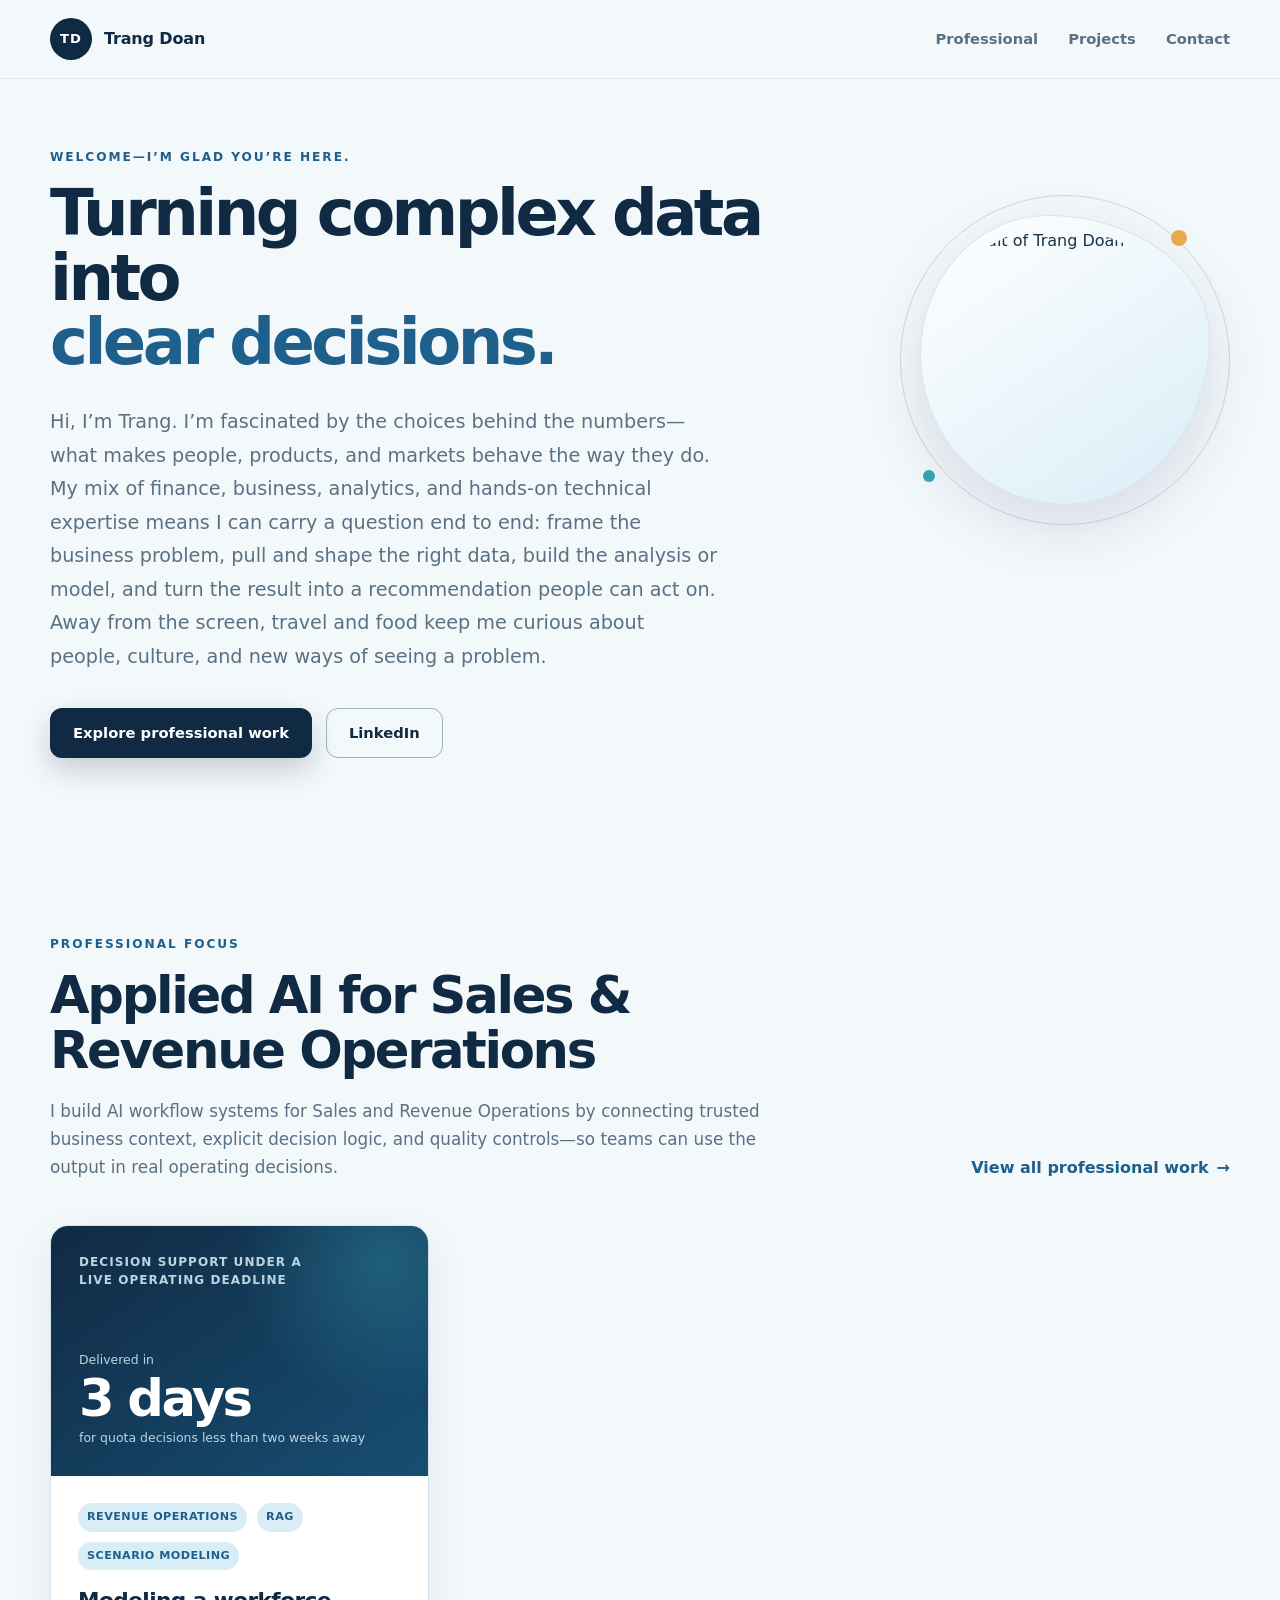
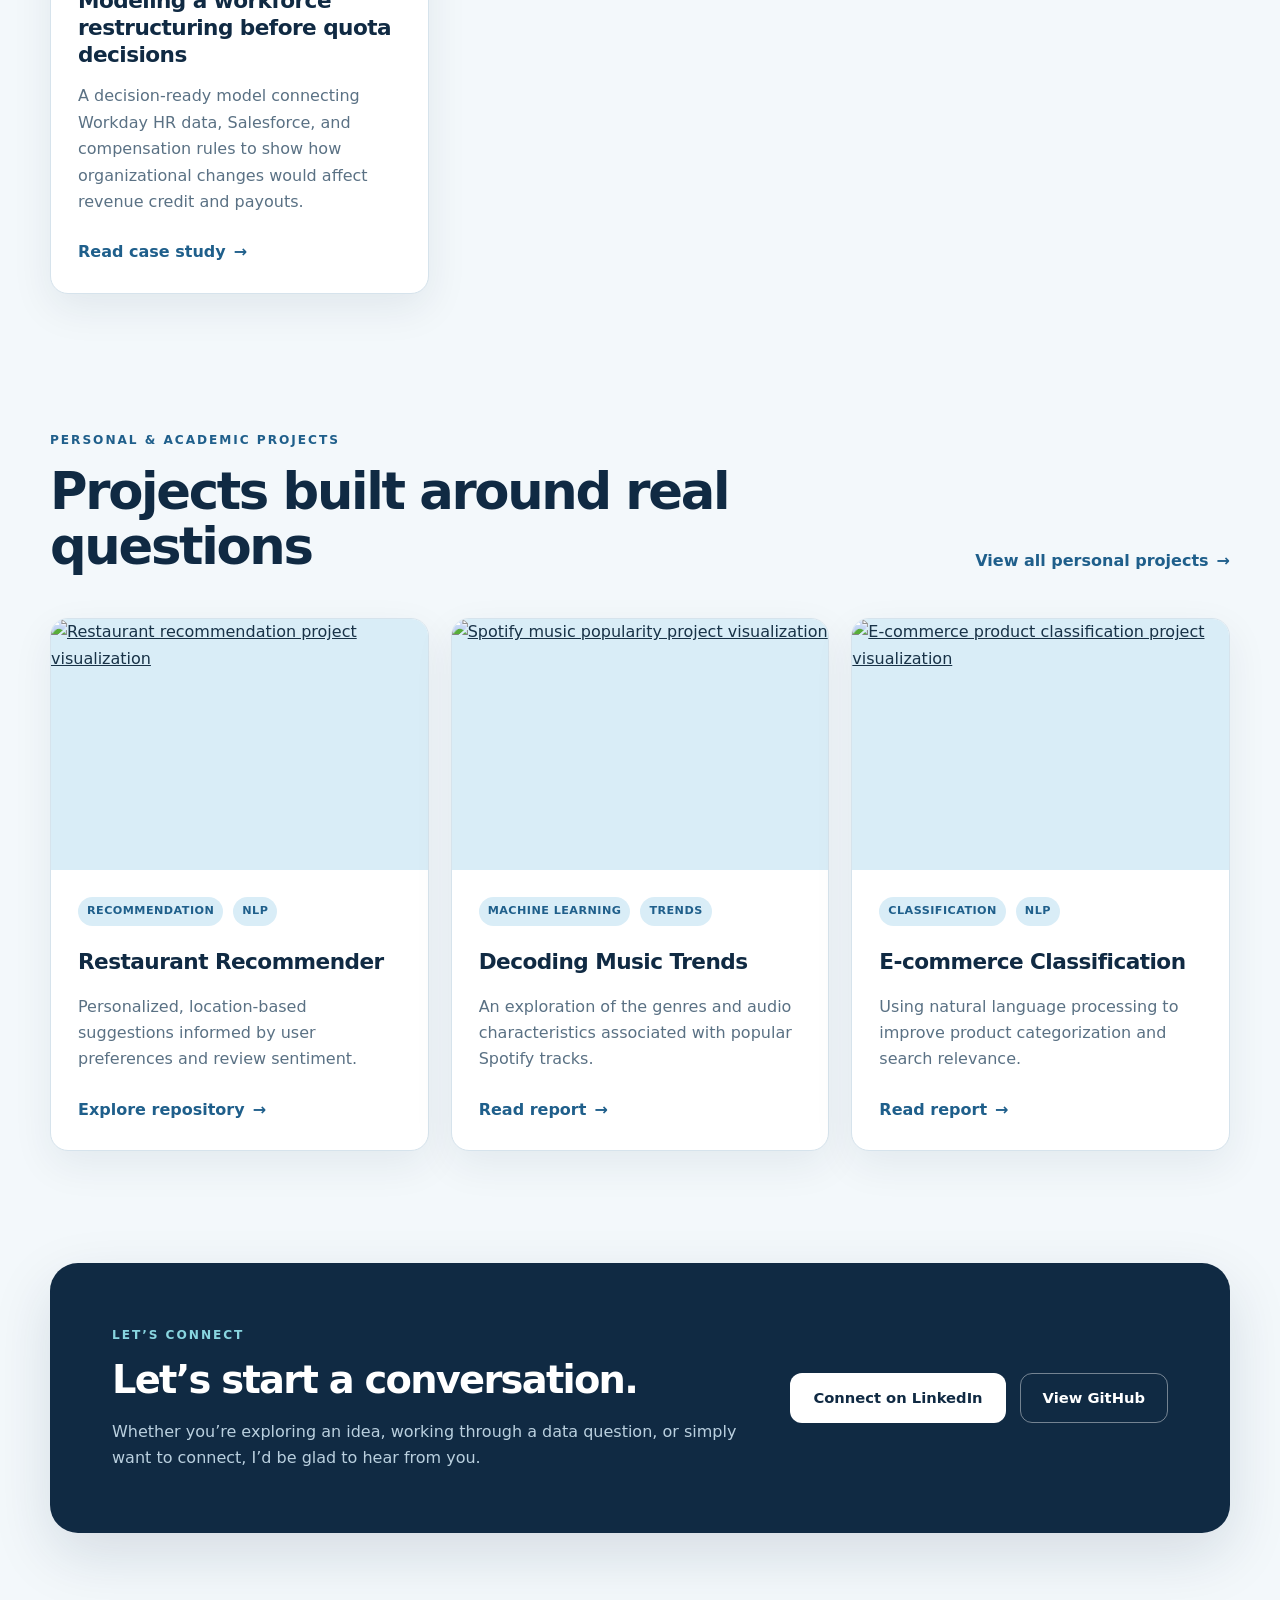
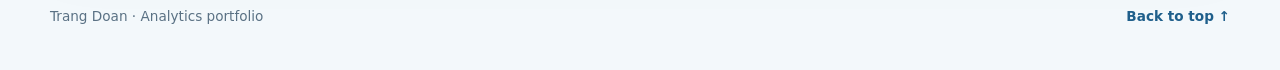
==== index.html @ 0a493525 "Add professional project grid to homepage" ====
<!DOCTYPE html>
<html lang="en">
	<head>
		<meta charset="utf-8" />
		<meta name="viewport" content="width=device-width, initial-scale=1" />
		<meta name="description" content="Trang Doan's analytics portfolio, featuring work in machine learning, NLP, business analytics, and data-driven decision-making." />
		<title>Trang Doan | Analytics Portfolio</title>
		<link rel="stylesheet" href="assets/css/home.css" />
	</head>
	<body id="top">
		<header class="site-header">
			<div class="nav-shell">
				<a class="brand" href="#top" aria-label="Trang Doan, back to top">
					<span class="brand-mark" aria-hidden="true">TD</span>
					<span class="brand-name">Trang Doan</span>
				</a>
				<nav aria-label="Primary navigation">
					<a href="professional_work.html">Professional</a>
					<a href="#work">Projects</a>
					<a href="#contact">Contact</a>
				</nav>
			</div>
		</header>

		<main>
			<section class="hero" aria-labelledby="hero-title">
				<div class="hero-copy">
					<p class="eyebrow">Welcome—I’m glad you’re here.</p>
					<h1 id="hero-title">Turning complex data into <span>clear decisions.</span></h1>
					<p class="hero-lede">
						Hi, I’m Trang. I’m fascinated by the choices behind the numbers—what
						makes people, products, and markets behave the way they do. My mix of finance,
						business, analytics, and hands-on technical expertise means I can carry a question
						end to end: frame the business problem, pull and shape the right data, build the
						analysis or model, and turn the result into a recommendation people can act on.
						Away from the screen, travel and food keep me curious about people, culture,
						and new ways of seeing a problem.
					</p>

					<div class="hero-actions">
						<a class="button button-primary" href="professional_work.html">Explore professional work</a>
						<a class="button button-secondary" href="https://www.linkedin.com/in/ngtra14/" target="_blank" rel="noopener noreferrer">LinkedIn</a>
					</div>
				</div>

				<div class="hero-visual" aria-label="Portrait of Trang Doan">
					<div class="portrait-frame">
						<img src="docs/trang-linkedin.jpg" alt="Portrait of Trang Doan" width="400" height="400" />
					</div>
					<div class="visual-orbit" aria-hidden="true"></div>
				</div>
			</section>

			<section class="section professional-preview" aria-labelledby="professional-title">
				<div class="section-heading heading-row">
					<div>
						<p class="section-kicker">Professional focus</p>
						<h2 id="professional-title">Applied AI for Sales &amp; Revenue Operations</h2>
						<p class="section-intro">
							I build AI workflow systems for Sales and Revenue Operations by connecting trusted
							business context, explicit decision logic, and quality controls—so teams can use
							the output in real operating decisions.
						</p>
					</div>
					<a class="text-link" href="professional_work.html">View all professional work <span aria-hidden="true">→</span></a>
				</div>

				<div class="professional-project-grid">
					<article class="professional-home-card">
						<div class="professional-card-visual">
							<p>Decision support under a live operating deadline</p>
							<div>
								<span>Delivered in</span>
								<strong>3 days</strong>
								<small>for quota decisions less than two weeks away</small>
							</div>
						</div>
						<div class="professional-home-card-body">
							<ul class="tag-list" aria-label="Project methods">
								<li>Revenue Operations</li>
								<li>RAG</li>
								<li>Scenario Modeling</li>
							</ul>
							<h3>Modeling a workforce restructuring before quota decisions</h3>
							<p>
								A decision-ready model connecting Workday HR data, Salesforce, and compensation
								rules to show how organizational changes would affect revenue credit and payouts.
							</p>
							<a class="text-link" href="case_studies/workforce_restructuring.html">Read case study <span aria-hidden="true">→</span></a>
						</div>
					</article>
				</div>
			</section>

			<section id="work" class="section" aria-labelledby="work-title">
				<div class="section-heading heading-row">
					<div>
						<p class="section-kicker">Personal &amp; academic projects</p>
						<h2 id="work-title">Projects built around real questions</h2>
					</div>
					<a class="text-link" href="personal_projects.html">View all personal projects <span aria-hidden="true">→</span></a>
				</div>

				<div class="project-grid">
					<article class="project-card">
						<a class="project-image" href="https://github.com/ngtra14/Restaurant-Recommender-App" target="_blank" rel="noopener noreferrer">
							<img src="docs/yelp.webp" alt="Restaurant recommendation project visualization" width="720" height="480" loading="lazy" />
						</a>
						<div class="project-body">
							<ul class="tag-list" aria-label="Project methods">
								<li>Recommendation</li>
								<li>NLP</li>
							</ul>
							<h3>Restaurant Recommender</h3>
							<p>Personalized, location-based suggestions informed by user preferences and review sentiment.</p>
							<a class="text-link" href="https://github.com/ngtra14/Restaurant-Recommender-App" target="_blank" rel="noopener noreferrer">Explore repository <span aria-hidden="true">→</span></a>
						</div>
					</article>

					<article class="project-card">
						<a class="project-image" href="docs/Spotify Tracks Popularity Report.docx.pdf" target="_blank" rel="noopener noreferrer">
							<img src="docs/spotify.webp" alt="Spotify music popularity project visualization" width="720" height="480" loading="lazy" />
						</a>
						<div class="project-body">
							<ul class="tag-list" aria-label="Project methods">
								<li>Machine Learning</li>
								<li>Trends</li>
							</ul>
							<h3>Decoding Music Trends</h3>
							<p>An exploration of the genres and audio characteristics associated with popular Spotify tracks.</p>
							<a class="text-link" href="docs/Spotify Tracks Popularity Report.docx.pdf" target="_blank" rel="noopener noreferrer">Read report <span aria-hidden="true">→</span></a>
						</div>
					</article>

					<article class="project-card">
						<a class="project-image" href="docs/E-commerce Product Classification Using NLP.pdf" target="_blank" rel="noopener noreferrer">
							<img src="docs/amazon.webp" alt="E-commerce product classification project visualization" width="720" height="480" loading="lazy" />
						</a>
						<div class="project-body">
							<ul class="tag-list" aria-label="Project methods">
								<li>Classification</li>
								<li>NLP</li>
							</ul>
							<h3>E-commerce Classification</h3>
							<p>Using natural language processing to improve product categorization and search relevance.</p>
							<a class="text-link" href="docs/E-commerce Product Classification Using NLP.pdf" target="_blank" rel="noopener noreferrer">Read report <span aria-hidden="true">→</span></a>
						</div>
					</article>
				</div>
			</section>

			<section id="contact" class="contact-panel" aria-labelledby="contact-title">
				<div>
					<p class="section-kicker">Let’s connect</p>
					<h2 id="contact-title">Let’s start a conversation.</h2>
					<p>Whether you’re exploring an idea, working through a data question, or simply want to connect, I’d be glad to hear from you.</p>
				</div>
				<div class="contact-actions">
					<a class="button button-light" href="https://www.linkedin.com/in/ngtra14/" target="_blank" rel="noopener noreferrer">Connect on LinkedIn</a>
					<a class="button button-ghost" href="https://github.com/ngtra14" target="_blank" rel="noopener noreferrer">View GitHub</a>
				</div>
			</section>
		</main>

		<footer class="site-footer">
			<p>Trang Doan · Analytics portfolio</p>
			<a href="#top">Back to top ↑</a>
		</footer>
	</body>
</html>
---- assets/css/home.css ----
:root {
	--navy: #102a43;
	--navy-deep: #081d31;
	--blue: #1f5f8b;
	--cyan: #37a6b8;
	--sky: #d9edf7;
	--mist: #f3f8fb;
	--white: #ffffff;
	--gold: #e9ad4e;
	--ink: #183247;
	--muted: #5a7184;
	--line: #d6e3ec;
	--shadow: 0 22px 60px rgba(16, 42, 67, 0.13);
	--radius-lg: 28px;
	--radius-md: 18px;
}

* {
	box-sizing: border-box;
}

html {
	scroll-behavior: smooth;
}

body {
	margin: 0;
	background: var(--mist);
	color: var(--ink);
	font-family: Inter, ui-sans-serif, system-ui, -apple-system, BlinkMacSystemFont, "Segoe UI", sans-serif;
	font-size: 16px;
	line-height: 1.65;
}

img {
	display: block;
	max-width: 100%;
}

a {
	color: inherit;
}

a:focus-visible {
	outline: 3px solid var(--gold);
	outline-offset: 4px;
}

.site-header {
	position: sticky;
	top: 0;
	z-index: 20;
	border-bottom: 1px solid rgba(214, 227, 236, 0.8);
	background: rgba(243, 248, 251, 0.9);
	backdrop-filter: blur(16px);
}

.nav-shell {
	display: flex;
	align-items: center;
	justify-content: space-between;
	width: min(1180px, calc(100% - 40px));
	min-height: 78px;
	margin: 0 auto;
}

.brand {
	display: inline-flex;
	align-items: center;
	gap: 12px;
	font-weight: 750;
	text-decoration: none;
}

.brand-mark {
	display: grid;
	width: 42px;
	height: 42px;
	place-items: center;
	border-radius: 50%;
	background: var(--navy);
	color: var(--white);
	font-size: 0.82rem;
	letter-spacing: 0.08em;
}

.brand-name {
	color: var(--navy);
	letter-spacing: -0.01em;
}

nav {
	display: flex;
	align-items: center;
	gap: 30px;
}

nav a {
	position: relative;
	color: var(--muted);
	font-size: 0.92rem;
	font-weight: 650;
	text-decoration: none;
}

nav a::after {
	position: absolute;
	right: 0;
	bottom: -8px;
	left: 0;
	height: 2px;
	background: var(--cyan);
	content: "";
	transform: scaleX(0);
	transform-origin: left;
	transition: transform 180ms ease;
}

nav a:hover {
	color: var(--navy);
}

nav a:hover::after {
	transform: scaleX(1);
}

.hero {
	display: grid;
	grid-template-columns: minmax(0, 1fr) 330px;
	align-items: start;
	gap: clamp(32px, 3vw, 48px);
	width: min(1180px, calc(100% - 40px));
	min-height: 610px;
	margin: 0 auto;
	padding: 68px 0 80px;
}

.eyebrow,
.section-kicker {
	margin: 0 0 14px;
	color: var(--blue);
	font-size: 0.76rem;
	font-weight: 800;
	letter-spacing: 0.16em;
	text-transform: uppercase;
}

.hero h1 {
	max-width: 850px;
	margin: 0;
	color: var(--navy);
	font-size: clamp(3rem, 5vw, 4.35rem);
	font-weight: 780;
	letter-spacing: -0.055em;
	line-height: 1.01;
}

.hero h1 span {
	display: block;
	color: var(--blue);
}

.hero-lede {
	max-width: 670px;
	margin: 30px 0 0;
	color: var(--muted);
	font-size: clamp(1.05rem, 1.5vw, 1.28rem);
	line-height: 1.75;
}

.tag-list {
	display: flex;
	flex-wrap: wrap;
	gap: 10px;
	margin: 28px 0 0;
	padding: 0;
	list-style: none;
}

.hero-actions,
.contact-actions {
	display: flex;
	flex-wrap: wrap;
	gap: 14px;
	margin-top: 34px;
}

.button {
	display: inline-flex;
	min-height: 50px;
	align-items: center;
	justify-content: center;
	padding: 0 22px;
	border: 1px solid transparent;
	border-radius: 12px;
	font-size: 0.92rem;
	font-weight: 750;
	text-decoration: none;
	transition: transform 180ms ease, box-shadow 180ms ease, background-color 180ms ease;
}

.button:hover {
	transform: translateY(-2px);
}

.button-primary {
	background: var(--navy);
	box-shadow: 0 12px 28px rgba(16, 42, 67, 0.2);
	color: var(--white);
}

.button-primary:hover {
	background: var(--blue);
}

.button-secondary {
	border-color: #9ab1c2;
	background: transparent;
	color: var(--navy);
}

.button-secondary:hover {
	border-color: var(--navy);
	background: var(--white);
}

.hero-visual {
	position: relative;
	display: grid;
	width: min(78vw, 330px);
	aspect-ratio: 1;
	justify-self: end;
	margin-top: 48px;
	place-items: center;
}

.portrait-frame {
	position: relative;
	z-index: 2;
	width: 88%;
	aspect-ratio: 1;
	overflow: hidden;
	padding: 12px;
	border: 1px solid rgba(214, 227, 236, 0.95);
	border-radius: 44% 56% 50% 50% / 48% 42% 58% 52%;
	background: linear-gradient(145deg, var(--white), var(--sky));
	box-shadow: var(--shadow);
}

.portrait-frame img {
	width: 100%;
	height: 100%;
	border-radius: inherit;
	object-fit: cover;
	object-position: center 42%;
}

.visual-orbit {
	position: absolute;
	inset: 0;
	width: 100%;
	height: 100%;
	border: 1px solid rgba(31, 95, 139, 0.2);
	border-radius: 50%;
}

.visual-orbit::before,
.visual-orbit::after {
	position: absolute;
	border-radius: 50%;
	content: "";
}

.visual-orbit::before {
	top: 34px;
	right: 42px;
	width: 16px;
	height: 16px;
	background: var(--gold);
}

.visual-orbit::after {
	bottom: 42px;
	left: 22px;
	width: 12px;
	height: 12px;
	background: var(--cyan);
}

.section {
	width: min(1180px, calc(100% - 40px));
	margin: 0 auto;
	padding: 112px 0;
}

.section h2,
.contact-panel h2 {
	margin: 0;
	color: var(--navy);
	font-size: clamp(2rem, 4vw, 3.45rem);
	letter-spacing: -0.045em;
	line-height: 1.08;
}

.section-heading {
	max-width: 720px;
	margin-bottom: 44px;
}

.section-heading > p:last-child {
	margin: 20px 0 0;
	color: var(--muted);
}

.heading-row {
	display: flex;
	max-width: none;
	align-items: end;
	justify-content: space-between;
	gap: 30px;
}

.heading-row > div {
	max-width: 760px;
}

.project-card h3 {
	margin: 0;
	color: var(--navy);
	font-size: 1.35rem;
	letter-spacing: -0.025em;
}

.text-link {
	display: inline-flex;
	align-items: center;
	gap: 8px;
	color: var(--blue);
	font-weight: 800;
	text-decoration: none;
}

.text-link span {
	transition: transform 180ms ease;
}

.text-link:hover span {
	transform: translateX(4px);
}

.project-grid {
	display: grid;
	grid-template-columns: repeat(3, minmax(0, 1fr));
	gap: 22px;
}

.project-card {
	display: flex;
	min-width: 0;
	flex-direction: column;
	overflow: hidden;
	border: 1px solid var(--line);
	border-radius: var(--radius-md);
	background: var(--white);
	box-shadow: 0 14px 42px rgba(16, 42, 67, 0.07);
	transition: transform 200ms ease, box-shadow 200ms ease;
}

.project-card:hover {
	box-shadow: var(--shadow);
	transform: translateY(-6px);
}

.project-image {
	display: block;
	overflow: hidden;
	aspect-ratio: 3 / 2;
	background: var(--sky);
}

.project-image img {
	width: 100%;
	height: 100%;
	object-fit: cover;
	transition: transform 300ms ease;
}

.project-card:hover .project-image img {
	transform: scale(1.035);
}

.project-body {
	display: flex;
	flex: 1;
	flex-direction: column;
	align-items: flex-start;
	padding: 27px;
}

.tag-list {
	margin: 0 0 18px;
}

.tag-list li {
	padding: 5px 9px;
	border-radius: 999px;
	background: var(--sky);
	color: var(--blue);
	font-size: 0.7rem;
	font-weight: 800;
	letter-spacing: 0.04em;
	text-transform: uppercase;
}

.project-body p {
	margin: 14px 0 24px;
	color: var(--muted);
}

.project-body .text-link {
	margin-top: auto;
}

.professional-preview {
	padding-top: 96px;
	padding-bottom: 24px;
}

.professional-preview .section-heading {
	margin-bottom: 44px;
}

.professional-preview .section-intro {
	max-width: 720px;
	margin: 20px 0 0;
	color: var(--muted);
	font-size: 1.05rem;
}

.professional-project-grid {
	display: grid;
	grid-template-columns: repeat(3, minmax(0, 1fr));
	gap: 22px;
}

.professional-home-card {
	display: flex;
	min-width: 0;
	flex-direction: column;
	overflow: hidden;
	border: 1px solid var(--line);
	border-radius: var(--radius-md);
	background: var(--white);
	box-shadow: 0 14px 42px rgba(16, 42, 67, 0.08);
	transition: transform 200ms ease, box-shadow 200ms ease;
}

.professional-home-card:hover {
	box-shadow: var(--shadow);
	transform: translateY(-6px);
}

.professional-card-visual {
	display: flex;
	min-height: 250px;
	flex-direction: column;
	justify-content: space-between;
	padding: 28px;
	background:
		radial-gradient(circle at 88% 14%, rgba(55, 166, 184, 0.32), transparent 9rem),
		linear-gradient(145deg, var(--navy) 0%, #174e73 100%);
	color: var(--white);
}

.professional-card-visual > p {
	max-width: 260px;
	margin: 0;
	color: #bcd4e2;
	font-size: 0.75rem;
	font-weight: 800;
	letter-spacing: 0.09em;
	line-height: 1.45;
	text-transform: uppercase;
}

.professional-card-visual > div {
	display: grid;
}

.professional-card-visual span,
.professional-card-visual small {
	color: #bcd4e2;
	font-size: 0.78rem;
}

.professional-card-visual strong {
	margin: 2px 0 4px;
	font-size: clamp(2.6rem, 4vw, 3.5rem);
	letter-spacing: -0.05em;
	line-height: 1;
}

.professional-home-card-body {
	display: flex;
	flex: 1;
	flex-direction: column;
	align-items: flex-start;
	padding: 27px;
}

.professional-home-card-body h3 {
	margin: 0;
	color: var(--navy);
	font-size: 1.35rem;
	letter-spacing: -0.025em;
	line-height: 1.25;
}

.professional-home-card-body > p {
	margin: 14px 0 24px;
	color: var(--muted);
}

.professional-home-card-body .text-link {
	margin-top: auto;
}

.contact-panel {
	display: grid;
	grid-template-columns: minmax(0, 1.25fr) auto;
	align-items: center;
	gap: 50px;
	width: min(1180px, calc(100% - 40px));
	margin: 0 auto 72px;
	padding: 62px;
	border-radius: var(--radius-lg);
	background: var(--navy);
	box-shadow: var(--shadow);
}

.contact-panel .section-kicker {
	color: #88d5df;
}

.contact-panel h2 {
	max-width: 760px;
	color: var(--white);
	font-size: clamp(1.8rem, 3vw, 2.7rem);
}

.contact-panel p:not(.section-kicker) {
	margin: 18px 0 0;
	color: #bad0df;
}

.contact-actions {
	justify-content: flex-end;
	margin-top: 0;
}

.button-light {
	background: var(--white);
	color: var(--navy);
}

.button-ghost {
	border-color: rgba(255, 255, 255, 0.42);
	color: var(--white);
}

.button-ghost:hover {
	background: rgba(255, 255, 255, 0.1);
}

.site-footer {
	display: flex;
	align-items: center;
	justify-content: space-between;
	width: min(1180px, calc(100% - 40px));
	margin: 0 auto;
	padding: 0 0 42px;
	color: var(--muted);
	font-size: 0.85rem;
}

.site-footer p {
	margin: 0;
}

.site-footer a {
	color: var(--blue);
	font-weight: 750;
	text-decoration: none;
}

@media (max-width: 960px) {
	.hero {
		grid-template-columns: 1fr;
		gap: 24px;
		padding-top: 68px;
	}

	.hero-copy {
		max-width: 760px;
	}

	.hero-visual {
		justify-self: center;
		margin-top: 8px;
	}

	.project-grid {
		grid-template-columns: repeat(2, minmax(0, 1fr));
	}

	.professional-project-grid {
		grid-template-columns: repeat(2, minmax(0, 1fr));
	}

	.project-card:last-child {
		grid-column: 1 / -1;
		width: calc(50% - 11px);
	}

	.contact-panel {
		grid-template-columns: 1fr;
	}

	.contact-actions {
		justify-content: flex-start;
	}
}

@media (max-width: 720px) {
	.nav-shell {
		align-items: flex-start;
		flex-direction: column;
		gap: 14px;
		padding: 14px 0 16px;
	}

	nav {
		width: 100%;
		justify-content: space-between;
		gap: 12px;
	}

	nav a {
		font-size: 0.82rem;
	}

	.hero {
		min-height: 0;
		padding: 58px 0 74px;
	}

	.hero h1 {
		font-size: clamp(2.65rem, 11vw, 4rem);
	}

	.hero-visual {
		margin-top: 4px;
	}

	.section {
		padding-top: 78px;
		padding-bottom: 78px;
	}

	.heading-row {
		align-items: flex-start;
		flex-direction: column;
	}

	.project-grid {
		grid-template-columns: 1fr;
	}

	.professional-project-grid {
		grid-template-columns: 1fr;
	}

	.project-card:last-child {
		grid-column: auto;
		width: auto;
	}

	.contact-panel {
		padding: 42px 28px;
	}

	.professional-preview {
		padding-top: 78px;
		padding-bottom: 0;
	}
}

@media (max-width: 480px) {
	.nav-shell,
	.hero,
	.section,
	.contact-panel,
	.site-footer {
		width: min(100% - 28px, 1180px);
	}

	.brand-name {
		display: none;
	}

	.nav-shell {
		align-items: center;
		flex-direction: row;
	}

	nav {
		width: auto;
		gap: 14px;
	}

	nav a {
		font-size: 0.76rem;
	}

	.hero-lede {
		font-size: 1rem;
	}

	.hero-actions,
	.contact-actions {
		align-items: stretch;
		flex-direction: column;
	}

	.button {
		width: 100%;
	}

	.site-footer {
		align-items: flex-start;
		flex-direction: column;
		gap: 10px;
	}
}

@media (prefers-reduced-motion: reduce) {
	html {
		scroll-behavior: auto;
	}

	*,
	*::before,
	*::after {
		scroll-behavior: auto !important;
		transition-duration: 0.01ms !important;
	}
}
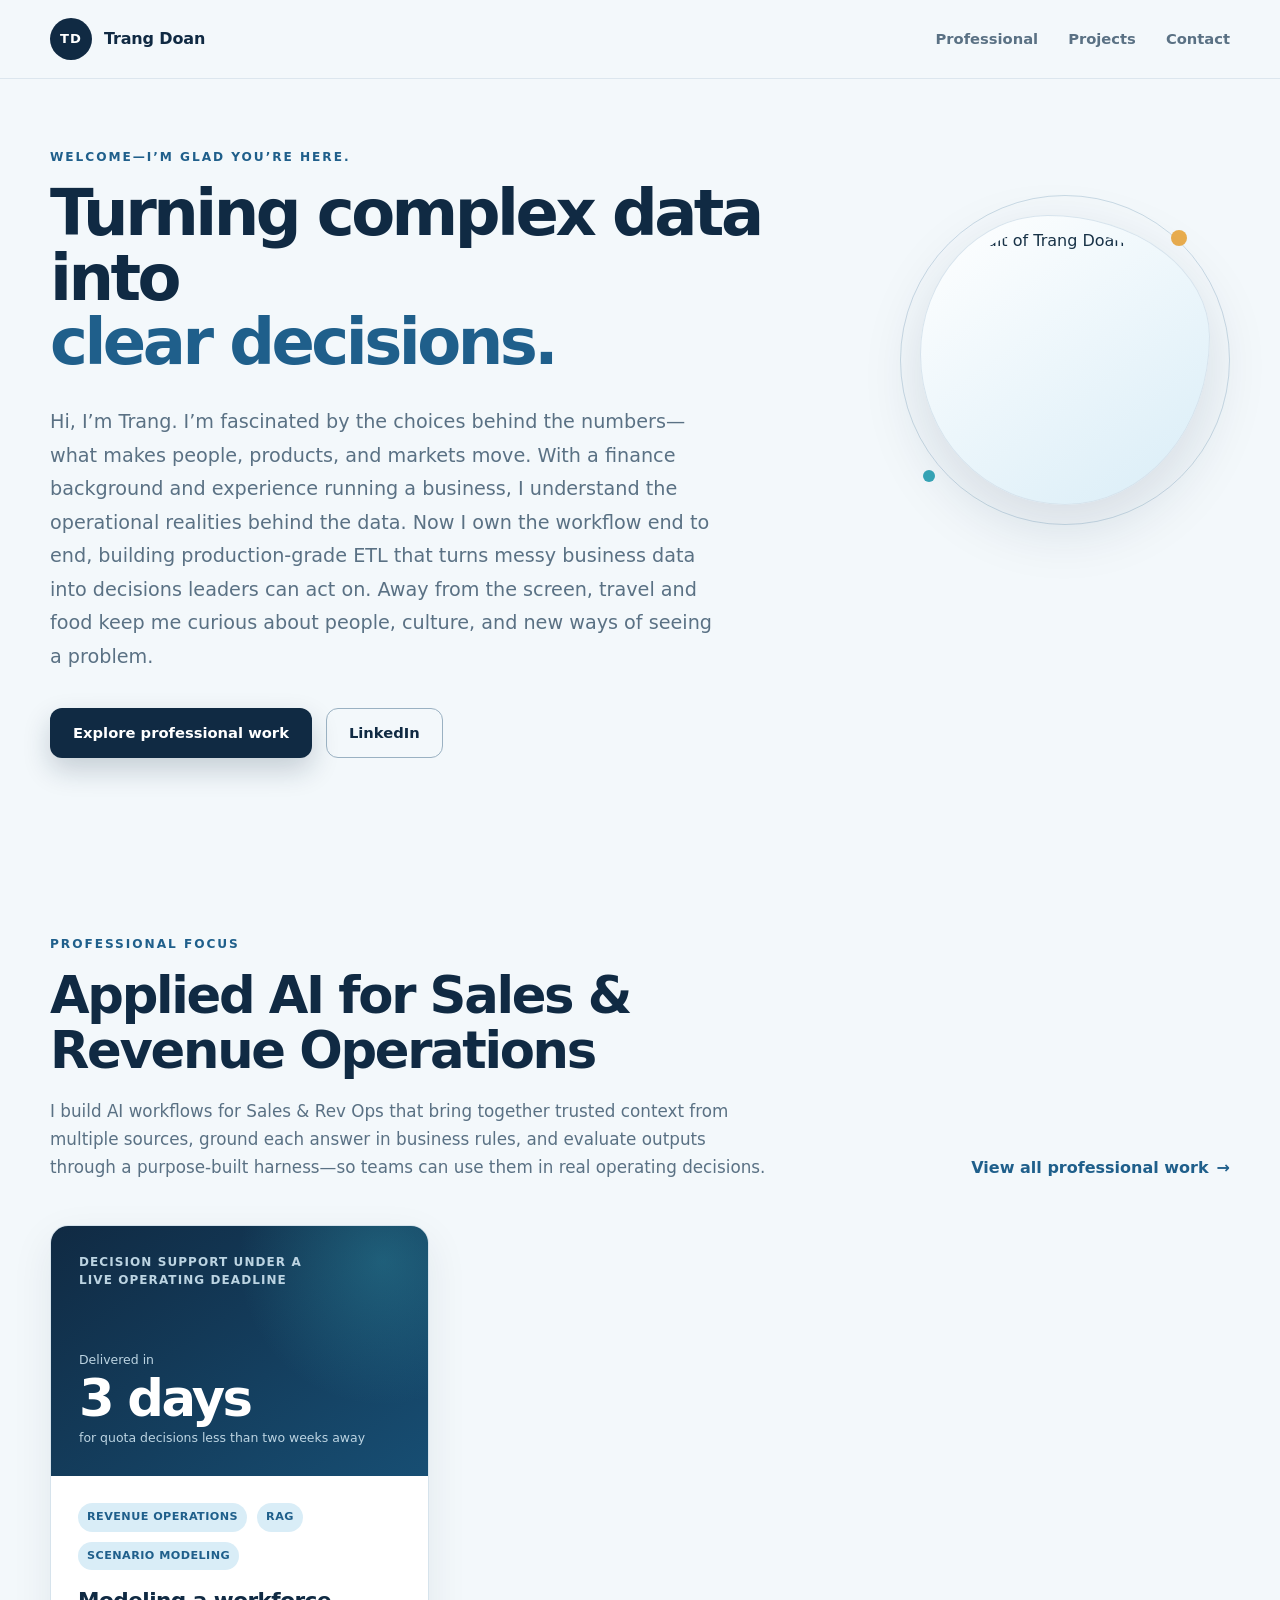
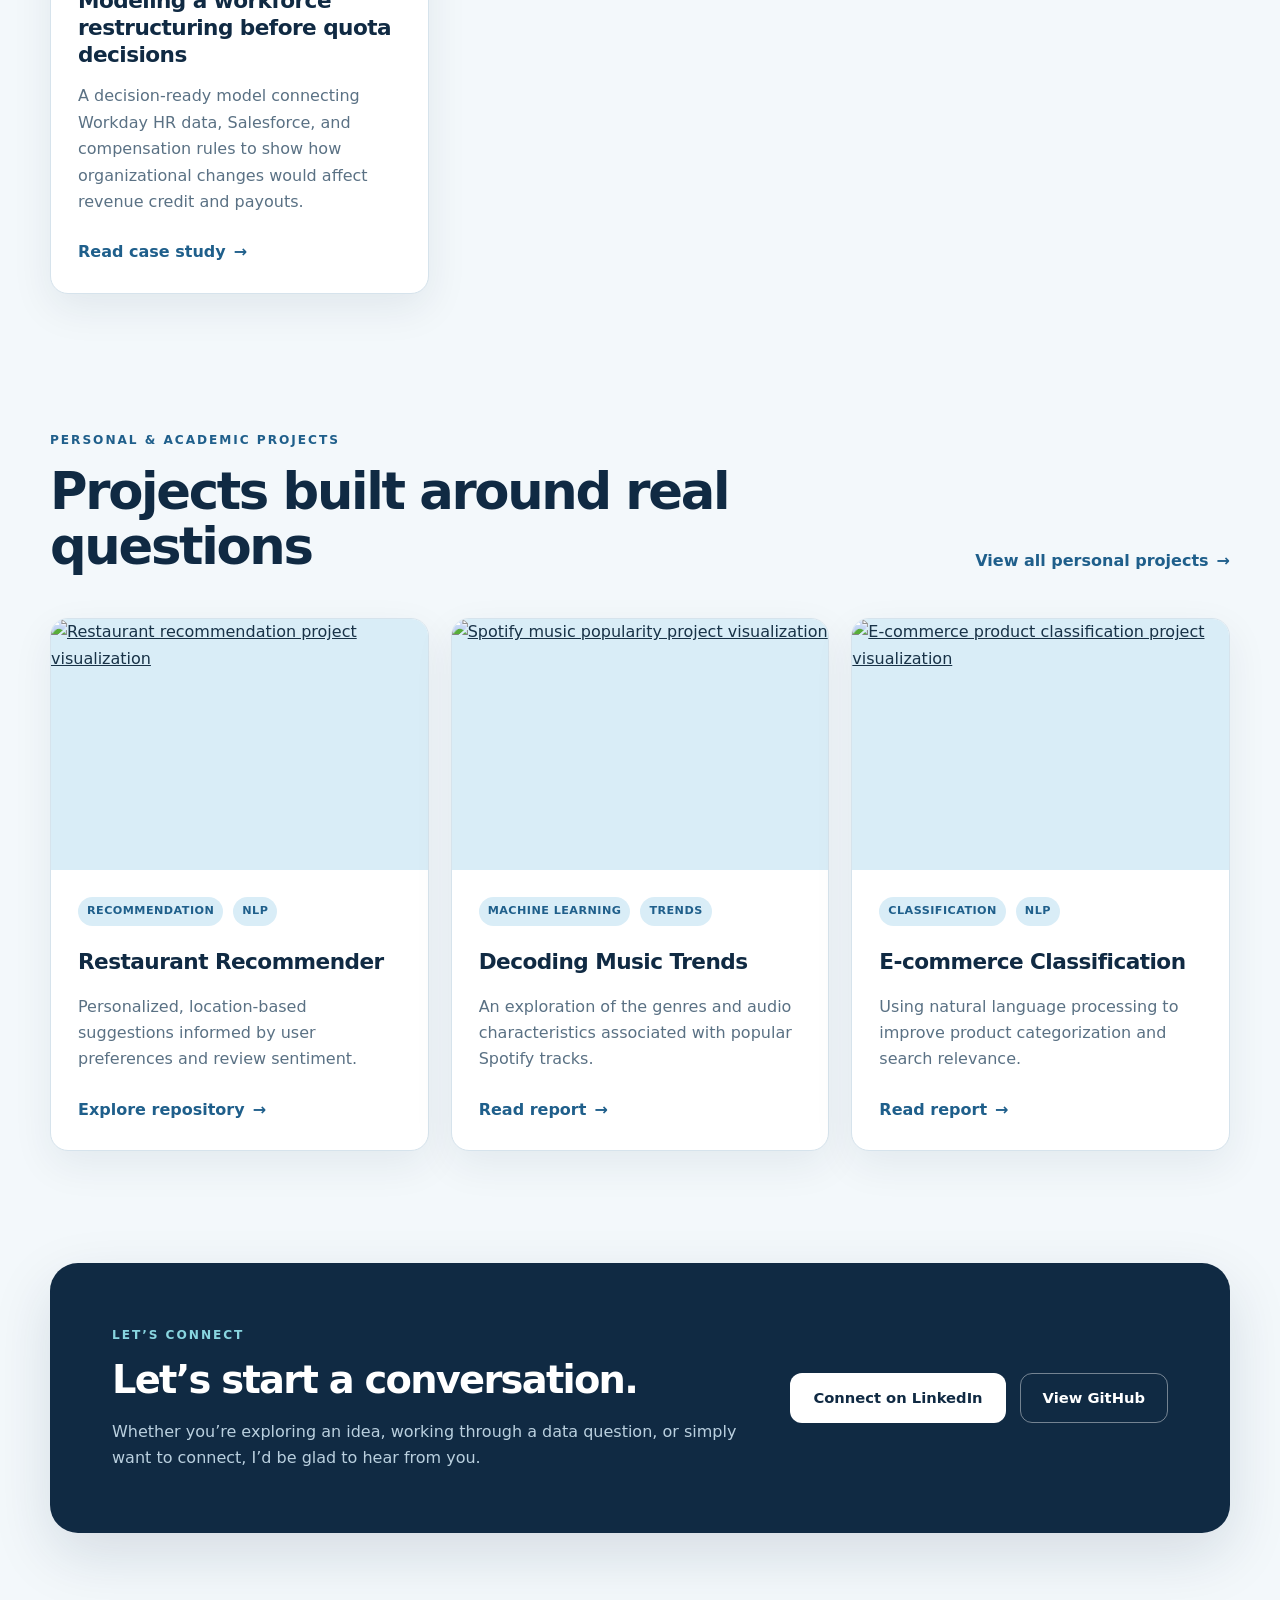
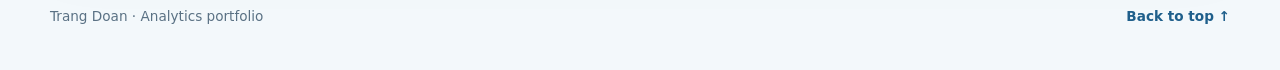
==== commit 9b2266a5: "Update homepage and professional work copy" ====
--- a/index.html
+++ b/index.html
@@ -28,11 +28,7 @@
 					<p class="eyebrow">Welcome—I’m glad you’re here.</p>
 					<h1 id="hero-title">Turning complex data into <span>clear decisions.</span></h1>
 					<p class="hero-lede">
-						Hi, I’m Trang. I’m fascinated by the choices behind the numbers—what
-						makes people, products, and markets behave the way they do. My mix of finance,
-						business, analytics, and hands-on technical expertise means I can carry a question
-						end to end: frame the business problem, pull and shape the right data, build the
-						analysis or model, and turn the result into a recommendation people can act on.
+						Hi, I’m Trang. I’m fascinated by the choices behind the numbers—what makes people, products, and markets move. With a finance background and experience running a business, I understand the operational realities behind the data. Now I own the workflow end to end, building production-grade ETL that turns messy business data into decisions leaders can act on.
 						Away from the screen, travel and food keep me curious about people, culture,
 						and new ways of seeing a problem.
 					</p>
@@ -57,9 +53,7 @@
 						<p class="section-kicker">Professional focus</p>
 						<h2 id="professional-title">Applied AI for Sales &amp; Revenue Operations</h2>
 						<p class="section-intro">
-							I build AI workflow systems for Sales and Revenue Operations by connecting trusted
-							business context, explicit decision logic, and quality controls—so teams can use
-							the output in real operating decisions.
+							I build AI workflows for Sales & Rev Ops that bring together trusted context from multiple sources, ground each answer in business rules, and evaluate outputs through a purpose-built harness—so teams can use them in real operating decisions.
 						</p>
 					</div>
 					<a class="text-link" href="professional_work.html">View all professional work <span aria-hidden="true">→</span></a>
@@ -86,7 +80,7 @@
 								A decision-ready model connecting Workday HR data, Salesforce, and compensation
 								rules to show how organizational changes would affect revenue credit and payouts.
 							</p>
-							<a class="text-link" href="case_studies/workforce_restructuring.html">Read case study <span aria-hidden="true">→</span></a>
+							<a class="text-link" href="professional_work.html#workforce-restructuring">Read case study <span aria-hidden="true">→</span></a>
 						</div>
 					</article>
 				</div>
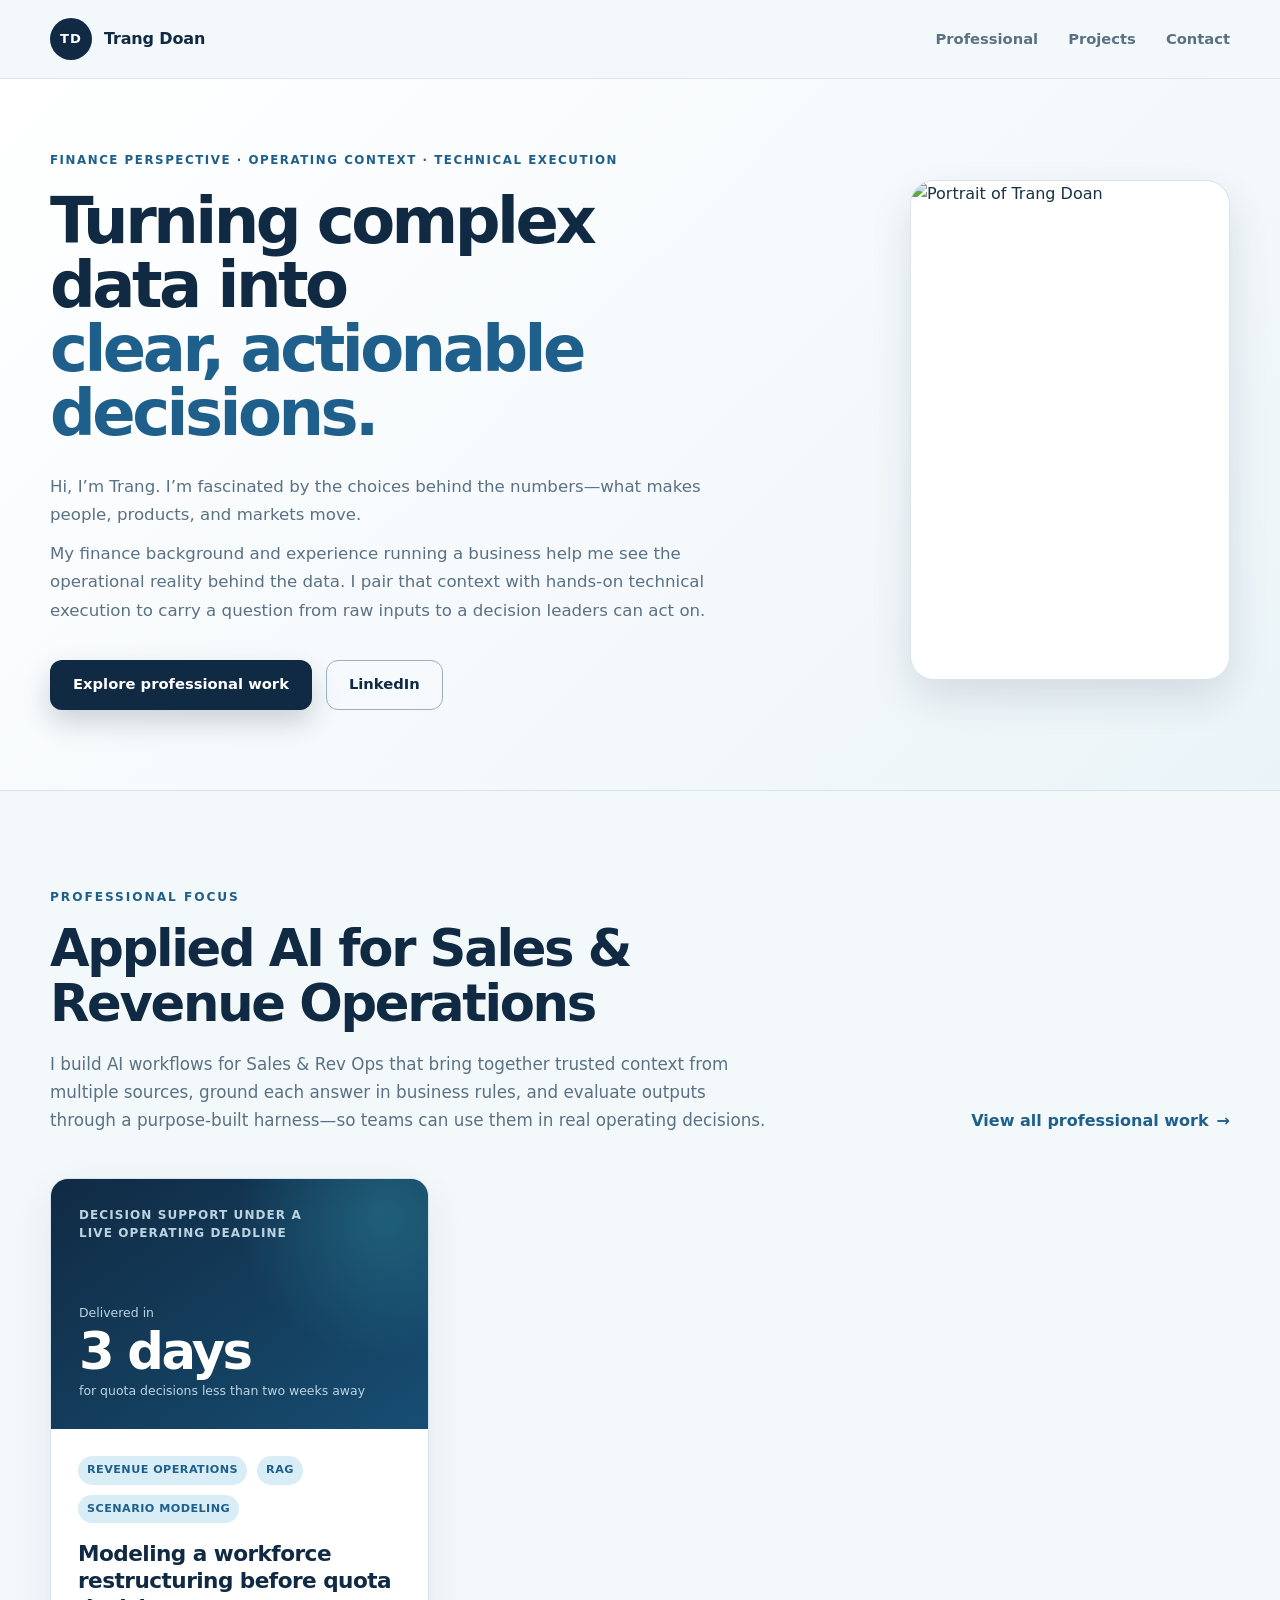
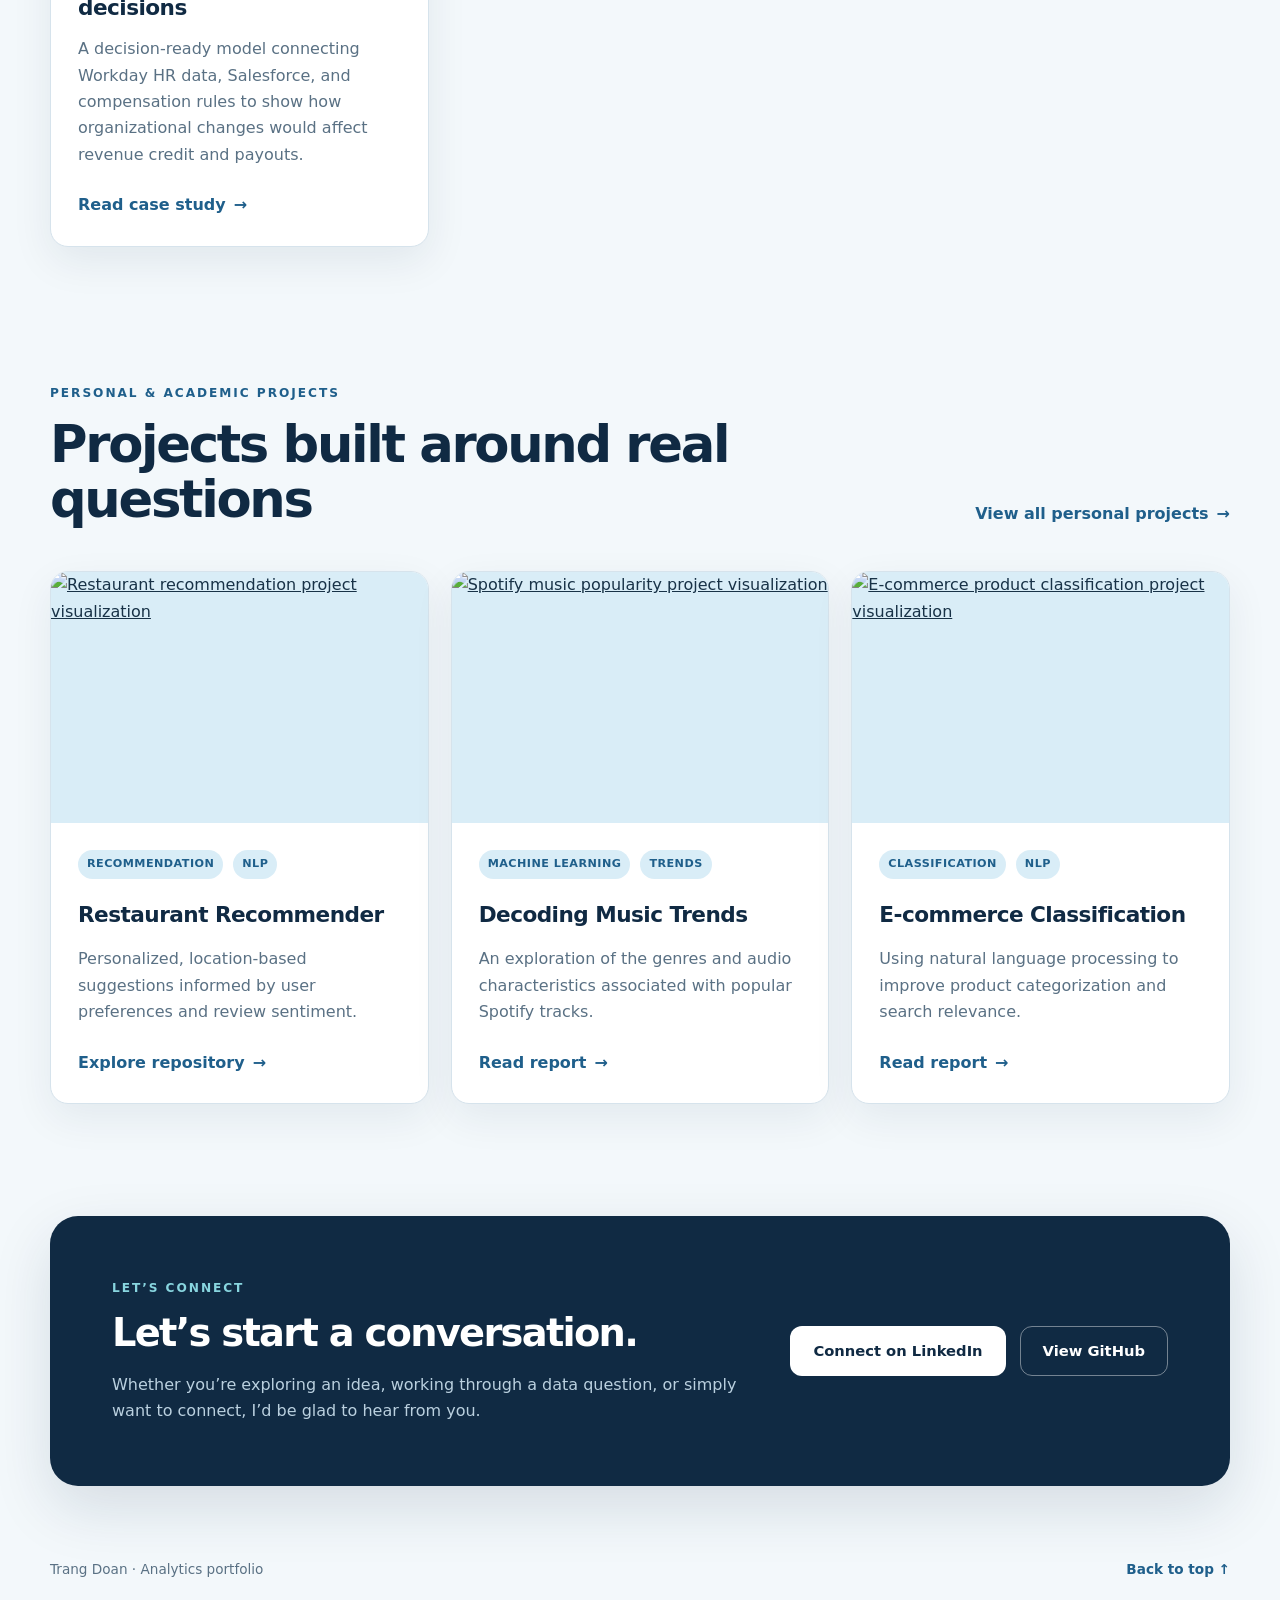
==== commit 79ae5a4b: "Refine homepage hero design" ====
--- a/index.html
+++ b/index.html
@@ -6,8 +6,9 @@
 		<meta name="description" content="Trang Doan's analytics portfolio, featuring work in machine learning, NLP, business analytics, and data-driven decision-making." />
 		<title>Trang Doan | Analytics Portfolio</title>
 		<link rel="stylesheet" href="assets/css/home.css" />
+		<link rel="stylesheet" href="assets/css/hero-poc.css" />
 	</head>
-	<body id="top">
+	<body id="top" class="hero-poc-page">
 		<header class="site-header">
 			<div class="nav-shell">
 				<a class="brand" href="#top" aria-label="Trang Doan, back to top">
@@ -23,27 +24,33 @@
 		</header>
 
 		<main>
-			<section class="hero" aria-labelledby="hero-title">
-				<div class="hero-copy">
-					<p class="eyebrow">Welcome—I’m glad you’re here.</p>
-					<h1 id="hero-title">Turning complex data into <span>clear decisions.</span></h1>
-					<p class="hero-lede">
-						Hi, I’m Trang. I’m fascinated by the choices behind the numbers—what makes people, products, and markets move. With a finance background and experience running a business, I understand the operational realities behind the data. Now I own the workflow end to end, building production-grade ETL that turns messy business data into decisions leaders can act on.
-						Away from the screen, travel and food keep me curious about people, culture,
-						and new ways of seeing a problem.
-					</p>
+			<section class="poc-hero" aria-labelledby="poc-hero-title">
+				<div class="poc-hero-shell">
+					<div class="poc-hero-copy">
+						<p class="poc-eyebrow">Finance perspective · Operating context · Technical execution</p>
+						<h1 id="poc-hero-title">Turning complex data into <span>clear, actionable decisions.</span></h1>
 
-					<div class="hero-actions">
-						<a class="button button-primary" href="professional_work.html">Explore professional work</a>
-						<a class="button button-secondary" href="https://www.linkedin.com/in/ngtra14/" target="_blank" rel="noopener noreferrer">LinkedIn</a>
+						<div class="poc-introduction">
+							<p>
+								Hi, I’m Trang. I’m fascinated by the choices behind the numbers—what makes
+								people, products, and markets move.
+							</p>
+							<p>
+								My finance background and experience running a business help me see the
+								operational reality behind the data. I pair that context with hands-on technical
+								execution to carry a question from raw inputs to a decision leaders can act on.
+							</p>
+						</div>
+
+						<div class="hero-actions">
+							<a class="button button-primary" href="professional_work.html">Explore professional work</a>
+							<a class="button button-secondary" href="https://www.linkedin.com/in/ngtra14/" target="_blank" rel="noopener noreferrer">LinkedIn</a>
+						</div>
 					</div>
-				</div>
 
-				<div class="hero-visual" aria-label="Portrait of Trang Doan">
-					<div class="portrait-frame">
-						<img src="docs/trang-linkedin.jpg" alt="Portrait of Trang Doan" width="400" height="400" />
-					</div>
-					<div class="visual-orbit" aria-hidden="true"></div>
+					<figure class="poc-profile">
+						<img src="docs/trang-linkedin.jpg" alt="Portrait of Trang Doan" width="400" height="500" />
+					</figure>
 				</div>
 			</section>
 
--- a/assets/css/hero-poc.css
+++ b/assets/css/hero-poc.css
@@ -0,0 +1,124 @@
+.hero-poc-page {
+	background: var(--mist);
+}
+
+.poc-hero {
+	border-bottom: 1px solid var(--line);
+	background: linear-gradient(135deg, var(--white) 0%, var(--mist) 66%, #eaf4f8 100%);
+}
+
+.poc-hero-shell {
+	display: grid;
+	grid-template-columns: minmax(0, 1.25fr) minmax(280px, 0.75fr);
+	align-items: center;
+	gap: clamp(40px, 6vw, 72px);
+	width: min(1180px, calc(100% - 40px));
+	min-height: 600px;
+	margin: 0 auto;
+	padding: 72px 0 80px;
+}
+
+.poc-hero-copy {
+	max-width: 730px;
+}
+
+.poc-eyebrow {
+	margin: 0 0 18px;
+	color: var(--blue);
+	font-size: 0.74rem;
+	font-weight: 820;
+	letter-spacing: 0.13em;
+	text-transform: uppercase;
+}
+
+.poc-hero h1 {
+	max-width: 720px;
+	margin: 0;
+	color: var(--navy);
+	font-size: clamp(3rem, 5vw, 4.6rem);
+	font-weight: 780;
+	letter-spacing: -0.055em;
+	line-height: 1;
+}
+
+.poc-hero h1 span {
+	display: block;
+	color: var(--blue);
+}
+
+.poc-introduction {
+	max-width: 660px;
+	margin-top: 28px;
+}
+
+.poc-introduction p {
+	margin: 0;
+	color: var(--muted);
+	font-size: 1.04rem;
+	line-height: 1.72;
+}
+
+.poc-introduction p + p {
+	margin-top: 10px;
+}
+
+.poc-profile {
+	justify-self: end;
+	width: min(100%, 320px);
+	margin: 0;
+}
+
+.poc-profile img {
+	width: 100%;
+	aspect-ratio: 4 / 5;
+	border: 1px solid rgba(31, 95, 139, 0.16);
+	border-radius: 24px;
+	background: var(--white);
+	box-shadow: 0 18px 42px rgba(16, 42, 67, 0.12);
+	object-fit: cover;
+	object-position: center;
+}
+
+@media (max-width: 900px) {
+	.poc-hero-shell {
+		grid-template-columns: 1fr;
+		gap: 46px;
+	}
+
+	.poc-profile {
+		justify-self: center;
+	}
+}
+
+@media (max-width: 720px) {
+	.poc-hero-shell {
+		min-height: 0;
+		padding: 58px 0 70px;
+	}
+
+	.poc-hero h1 {
+		font-size: clamp(2.65rem, 11vw, 4rem);
+	}
+
+	.poc-profile {
+		width: min(100%, 280px);
+	}
+}
+
+@media (max-width: 480px) {
+	.poc-hero-shell {
+		width: min(100% - 28px, 1180px);
+	}
+
+	.poc-eyebrow {
+		font-size: 0.67rem;
+	}
+
+	.poc-introduction p {
+		font-size: 1rem;
+	}
+
+	.poc-profile {
+		width: min(100%, 250px);
+	}
+}
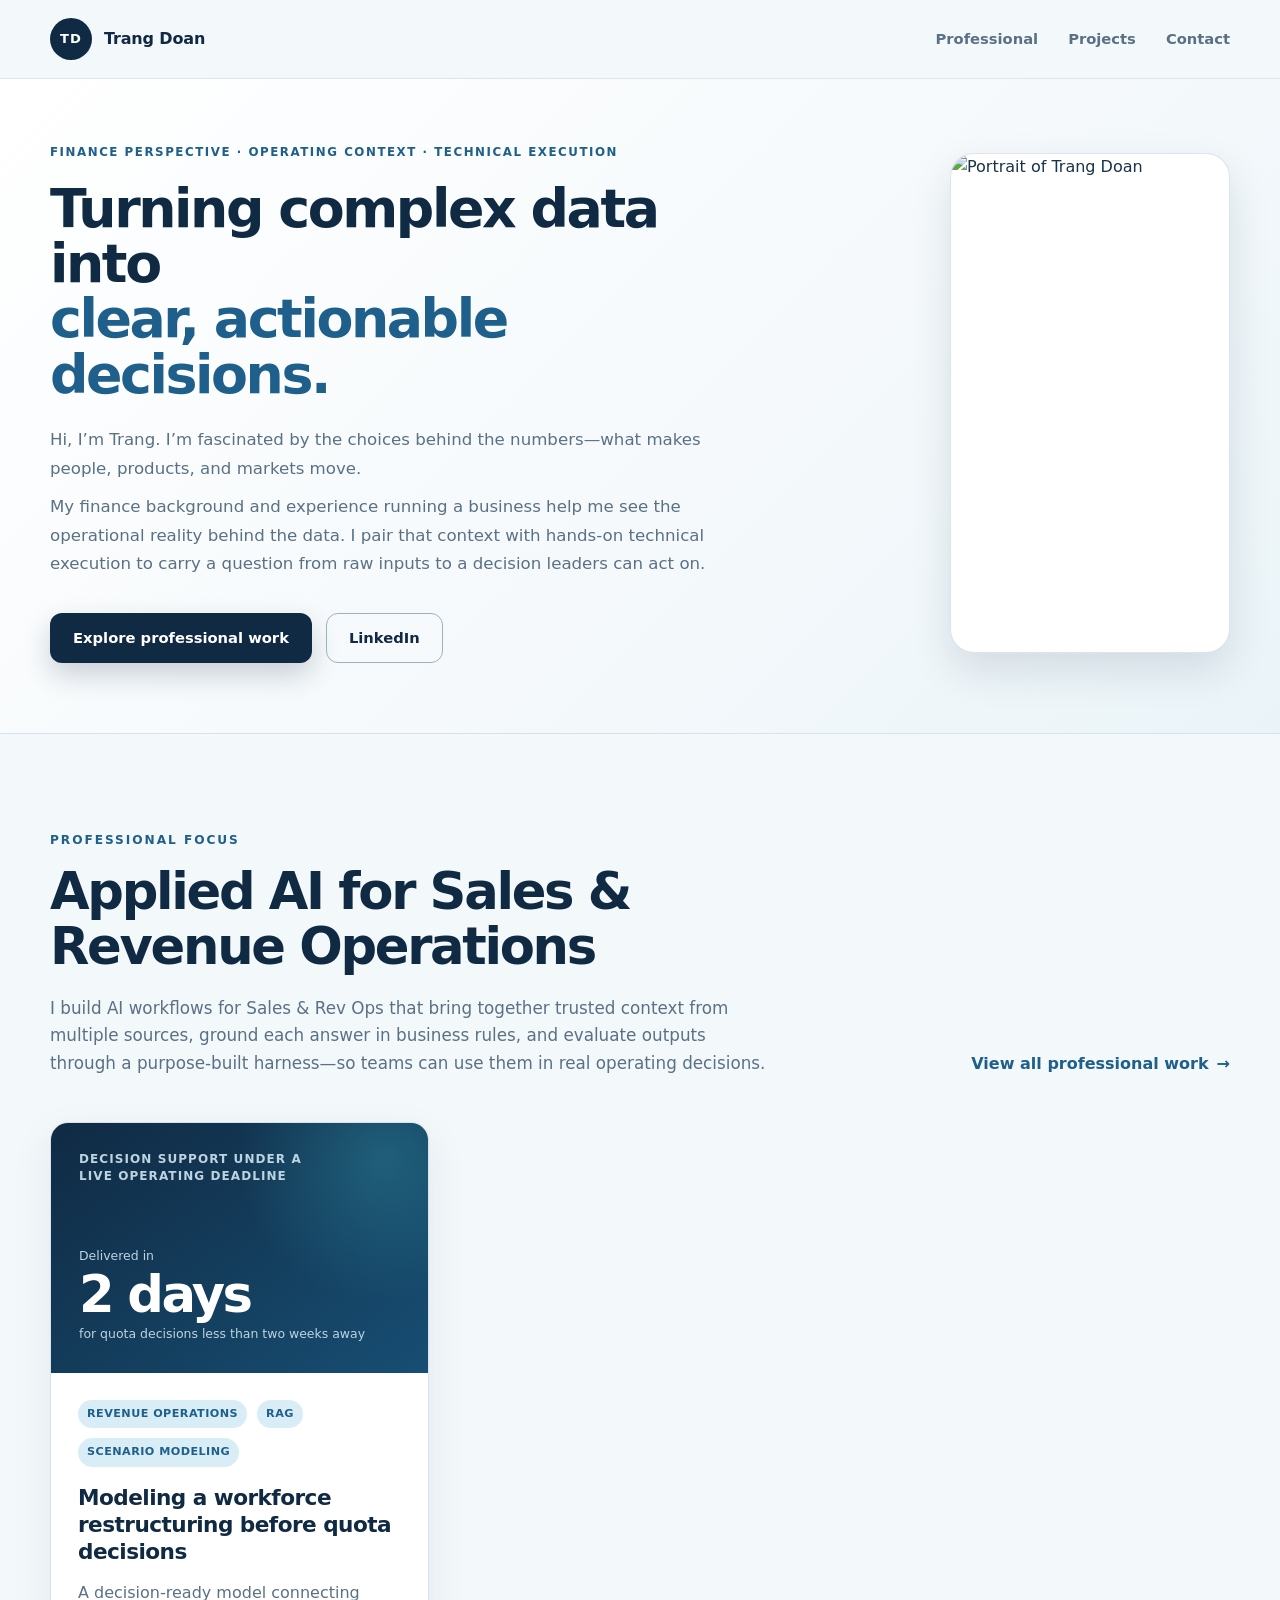
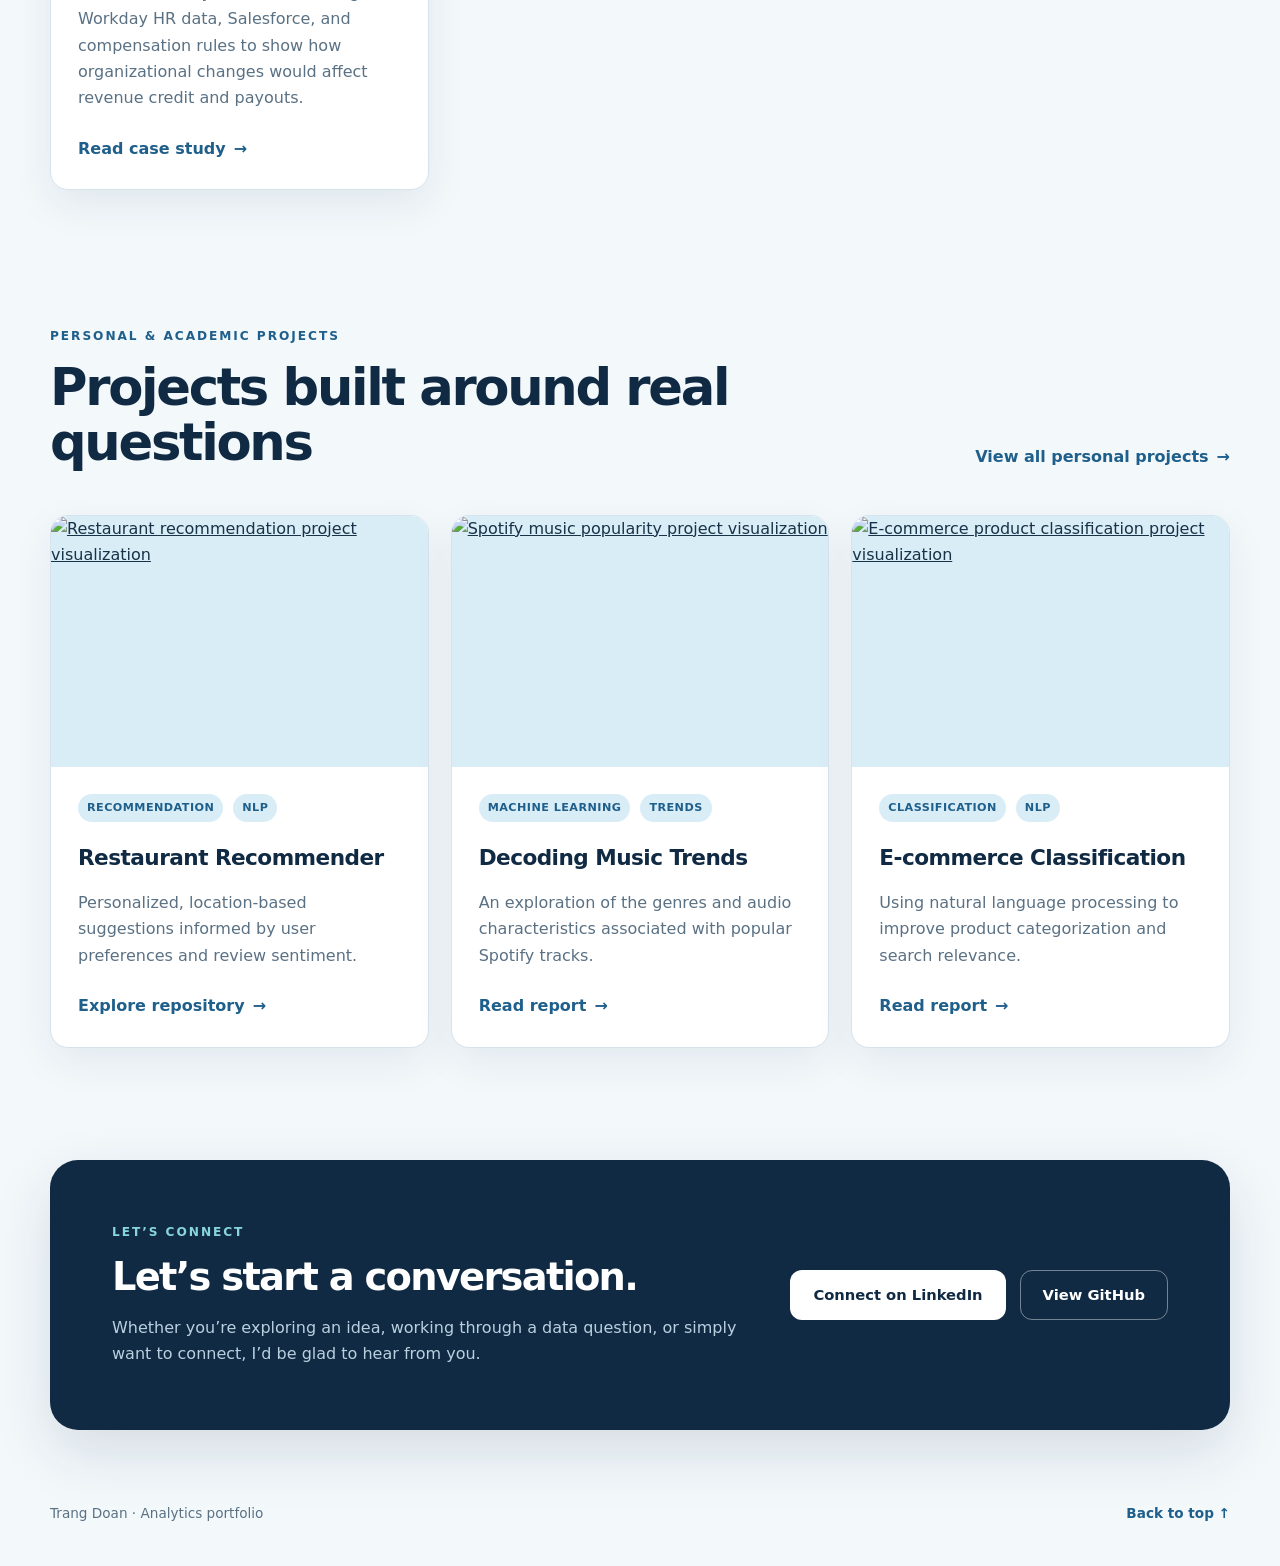
==== commit ce55dbe8: "Refine homepage and professional case study" ====
--- a/index.html
+++ b/index.html
@@ -72,7 +72,7 @@
 							<p>Decision support under a live operating deadline</p>
 							<div>
 								<span>Delivered in</span>
-								<strong>3 days</strong>
+								<strong>2 days</strong>
 								<small>for quota decisions less than two weeks away</small>
 							</div>
 						</div>
--- a/assets/css/hero-poc.css
+++ b/assets/css/hero-poc.css
@@ -9,17 +9,17 @@
 
 .poc-hero-shell {
 	display: grid;
-	grid-template-columns: minmax(0, 1.25fr) minmax(280px, 0.75fr);
+	grid-template-columns: minmax(0, 1.35fr) minmax(240px, 0.65fr);
 	align-items: center;
-	gap: clamp(40px, 6vw, 72px);
+	gap: clamp(36px, 5vw, 60px);
 	width: min(1180px, calc(100% - 40px));
-	min-height: 600px;
+	min-height: 560px;
 	margin: 0 auto;
-	padding: 72px 0 80px;
+	padding: 64px 0 70px;
 }
 
 .poc-hero-copy {
-	max-width: 730px;
+	max-width: 720px;
 }
 
 .poc-eyebrow {
@@ -35,10 +35,10 @@
 	max-width: 720px;
 	margin: 0;
 	color: var(--navy);
-	font-size: clamp(3rem, 5vw, 4.6rem);
+	font-size: clamp(2.75rem, 4.2vw, 3.9rem);
 	font-weight: 780;
-	letter-spacing: -0.055em;
-	line-height: 1;
+	letter-spacing: -0.045em;
+	line-height: 1.03;
 }
 
 .poc-hero h1 span {
@@ -48,7 +48,7 @@
 
 .poc-introduction {
 	max-width: 660px;
-	margin-top: 28px;
+	margin-top: 24px;
 }
 
 .poc-introduction p {
@@ -64,7 +64,7 @@
 
 .poc-profile {
 	justify-self: end;
-	width: min(100%, 320px);
+	width: min(100%, 280px);
 	margin: 0;
 }
 
@@ -97,11 +97,11 @@
 	}
 
 	.poc-hero h1 {
-		font-size: clamp(2.65rem, 11vw, 4rem);
+		font-size: clamp(2.45rem, 9.5vw, 3.4rem);
 	}
 
 	.poc-profile {
-		width: min(100%, 280px);
+		width: min(100%, 260px);
 	}
 }
 
@@ -119,6 +119,6 @@
 	}
 
 	.poc-profile {
-		width: min(100%, 250px);
+		width: min(100%, 230px);
 	}
 }
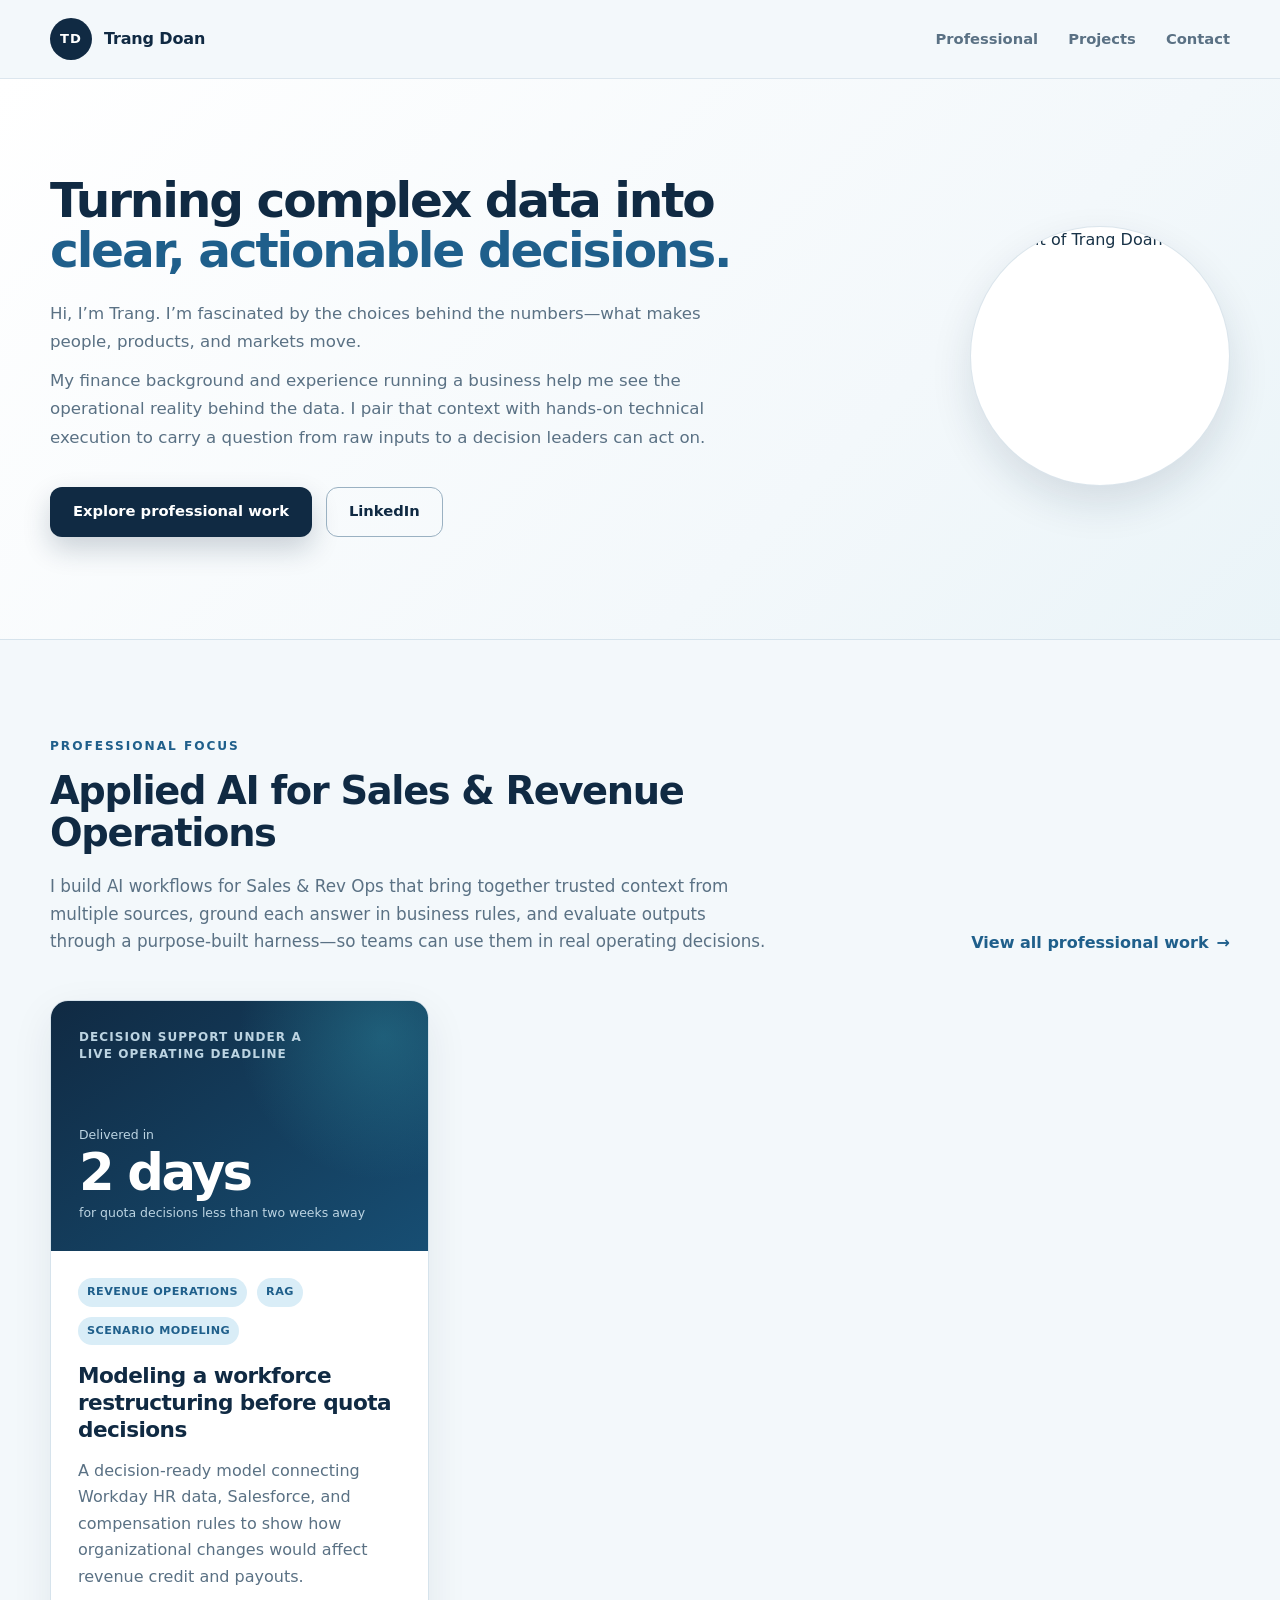
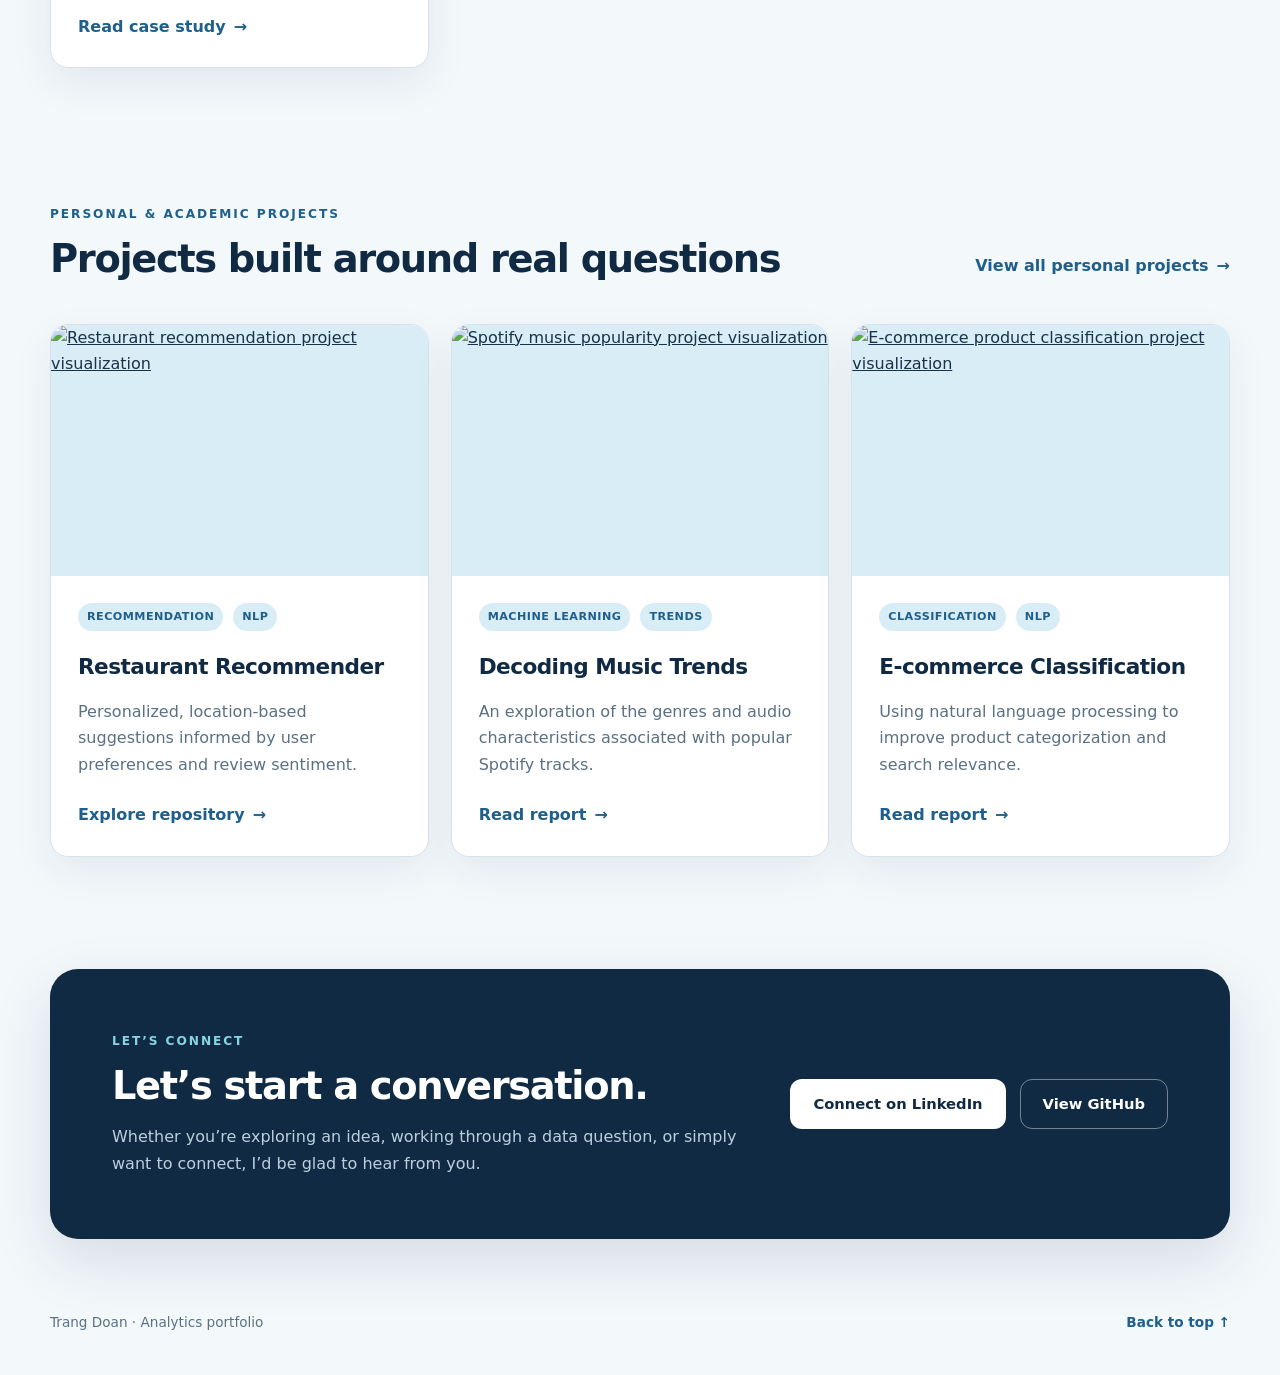
==== commit cc3819f6: "Rebalance site typography and profile image" ====
--- a/index.html
+++ b/index.html
@@ -27,7 +27,6 @@
 			<section class="poc-hero" aria-labelledby="poc-hero-title">
 				<div class="poc-hero-shell">
 					<div class="poc-hero-copy">
-						<p class="poc-eyebrow">Finance perspective · Operating context · Technical execution</p>
 						<h1 id="poc-hero-title">Turning complex data into <span>clear, actionable decisions.</span></h1>
 
 						<div class="poc-introduction">
--- a/assets/css/home.css
+++ b/assets/css/home.css
@@ -297,8 +297,8 @@
 .contact-panel h2 {
 	margin: 0;
 	color: var(--navy);
-	font-size: clamp(2rem, 4vw, 3.45rem);
-	letter-spacing: -0.045em;
+	font-size: clamp(1.85rem, 3vw, 2.75rem);
+	letter-spacing: -0.035em;
 	line-height: 1.08;
 }
 
--- a/assets/css/hero-poc.css
+++ b/assets/css/hero-poc.css
@@ -22,20 +22,11 @@
 	max-width: 720px;
 }
 
-.poc-eyebrow {
-	margin: 0 0 18px;
-	color: var(--blue);
-	font-size: 0.74rem;
-	font-weight: 820;
-	letter-spacing: 0.13em;
-	text-transform: uppercase;
-}
-
 .poc-hero h1 {
 	max-width: 720px;
 	margin: 0;
 	color: var(--navy);
-	font-size: clamp(2.75rem, 4.2vw, 3.9rem);
+	font-size: clamp(2.65rem, 3.8vw, 3.55rem);
 	font-weight: 780;
 	letter-spacing: -0.045em;
 	line-height: 1.03;
@@ -64,19 +55,20 @@
 
 .poc-profile {
 	justify-self: end;
-	width: min(100%, 280px);
+	width: min(100%, 260px);
+	aspect-ratio: 1;
 	margin: 0;
 }
 
 .poc-profile img {
 	width: 100%;
-	aspect-ratio: 4 / 5;
+	height: 100%;
 	border: 1px solid rgba(31, 95, 139, 0.16);
-	border-radius: 24px;
+	border-radius: 50%;
 	background: var(--white);
 	box-shadow: 0 18px 42px rgba(16, 42, 67, 0.12);
 	object-fit: cover;
-	object-position: center;
+	object-position: center 42%;
 }
 
 @media (max-width: 900px) {
@@ -97,11 +89,11 @@
 	}
 
 	.poc-hero h1 {
-		font-size: clamp(2.45rem, 9.5vw, 3.4rem);
+		font-size: clamp(2.35rem, 9vw, 3.1rem);
 	}
 
 	.poc-profile {
-		width: min(100%, 260px);
+		width: min(100%, 240px);
 	}
 }
 
@@ -110,15 +102,11 @@
 		width: min(100% - 28px, 1180px);
 	}
 
-	.poc-eyebrow {
-		font-size: 0.67rem;
-	}
-
 	.poc-introduction p {
 		font-size: 1rem;
 	}
 
 	.poc-profile {
-		width: min(100%, 230px);
+		width: min(100%, 220px);
 	}
 }
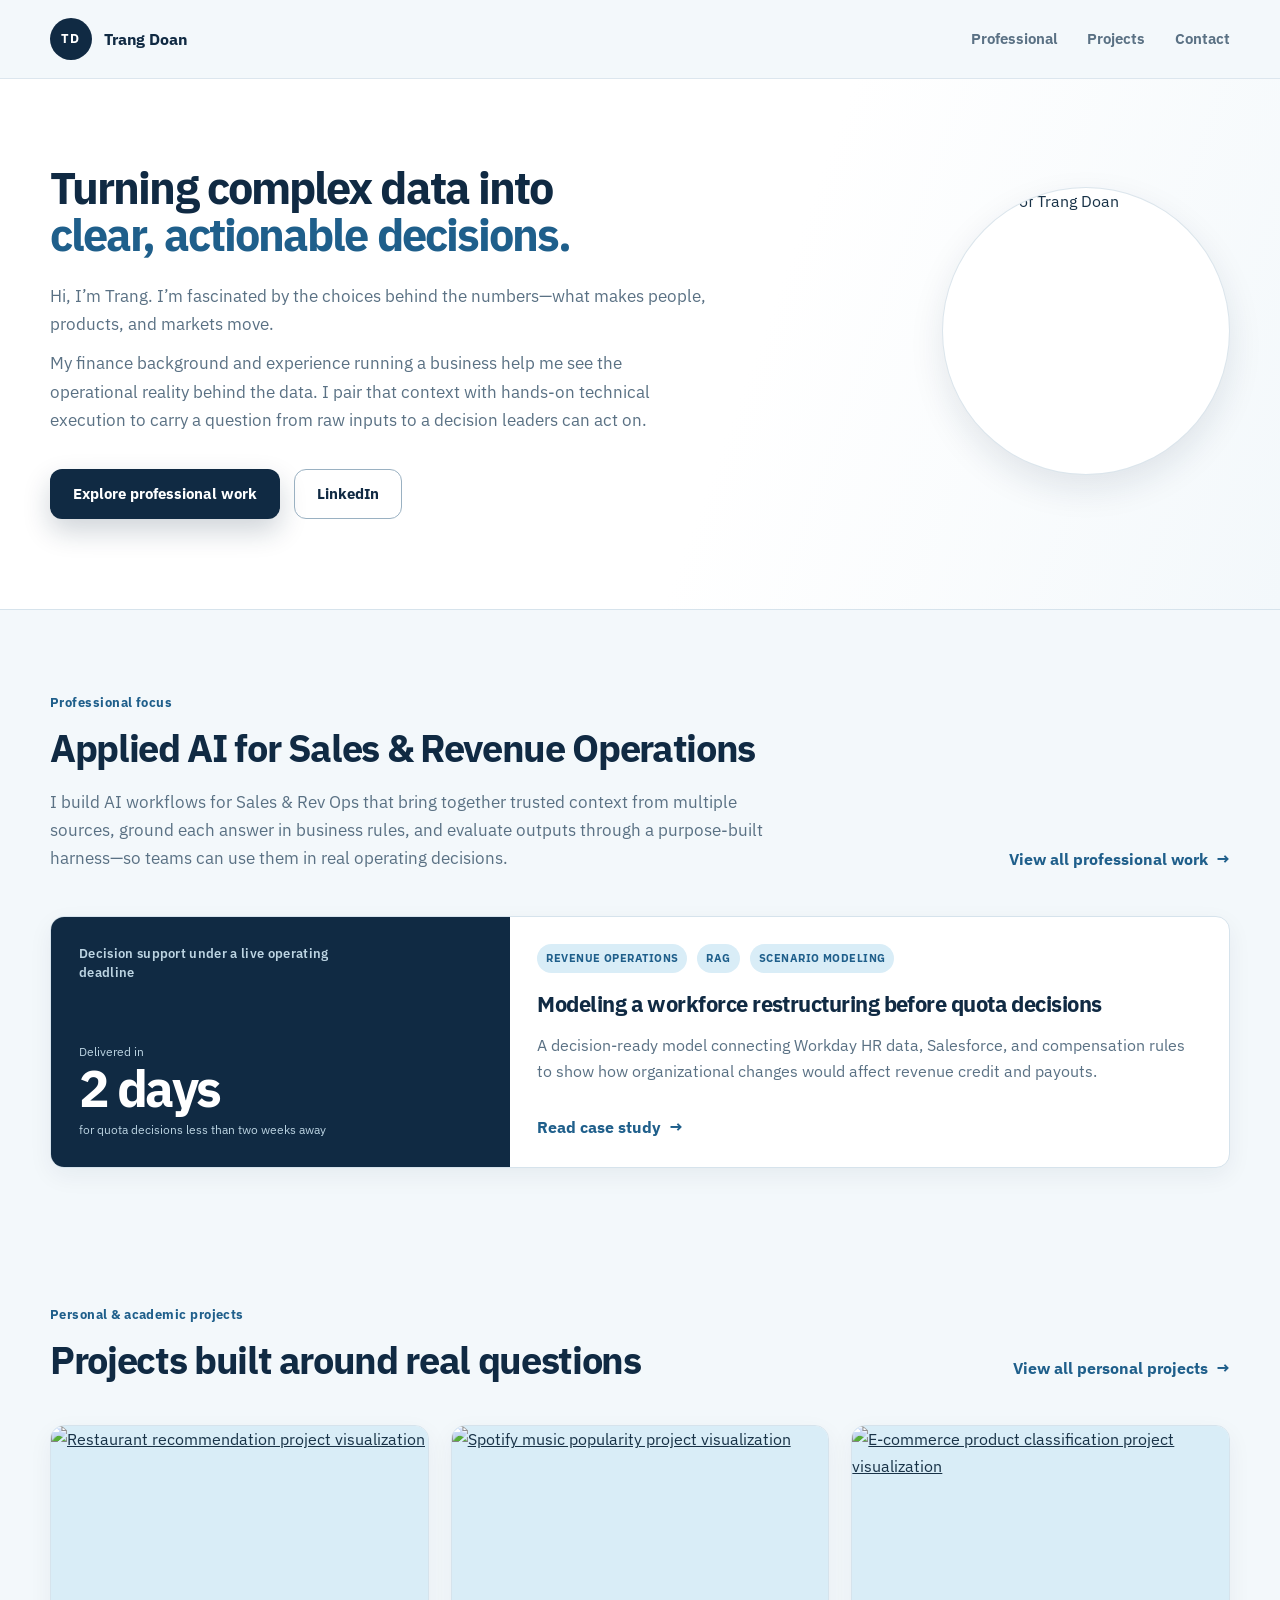
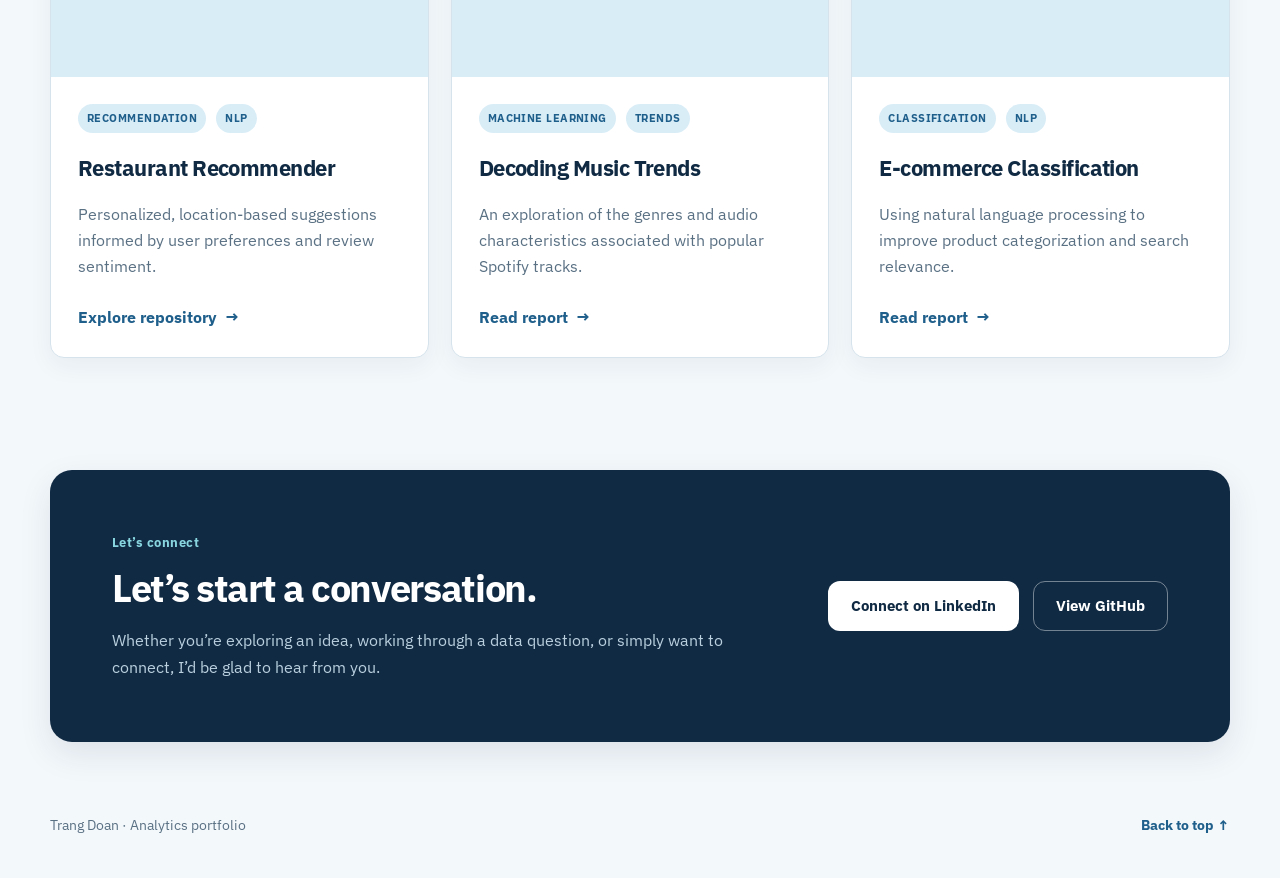
==== commit 368c3b68: "Refine portfolio visual system and page hierarchy" ====
--- a/index.html
+++ b/index.html
@@ -6,7 +6,6 @@
 		<meta name="description" content="Trang Doan's analytics portfolio, featuring work in machine learning, NLP, business analytics, and data-driven decision-making." />
 		<title>Trang Doan | Analytics Portfolio</title>
 		<link rel="stylesheet" href="assets/css/home.css" />
-		<link rel="stylesheet" href="assets/css/hero-poc.css" />
 	</head>
 	<body id="top" class="hero-poc-page">
 		<header class="site-header">
--- a/assets/css/home.css
+++ b/assets/css/home.css
@@ -1,3 +1,5 @@
+@import url("https://fonts.googleapis.com/css2?family=IBM+Plex+Sans:wght@400;500;600;700&display=swap");
+
 :root {
 	--navy: #102a43;
 	--navy-deep: #081d31;
@@ -10,9 +12,9 @@
 	--ink: #183247;
 	--muted: #5a7184;
 	--line: #d6e3ec;
-	--shadow: 0 22px 60px rgba(16, 42, 67, 0.13);
-	--radius-lg: 28px;
-	--radius-md: 18px;
+	--shadow: 0 16px 40px rgba(16, 42, 67, 0.1);
+	--radius-lg: 22px;
+	--radius-md: 14px;
 }
 
 * {
@@ -27,7 +29,7 @@
 	margin: 0;
 	background: var(--mist);
 	color: var(--ink);
-	font-family: Inter, ui-sans-serif, system-ui, -apple-system, BlinkMacSystemFont, "Segoe UI", sans-serif;
+	font-family: "IBM Plex Sans", ui-sans-serif, system-ui, -apple-system, BlinkMacSystemFont, "Segoe UI", sans-serif;
 	font-size: 16px;
 	line-height: 1.65;
 }
@@ -68,7 +70,7 @@
 	display: inline-flex;
 	align-items: center;
 	gap: 12px;
-	font-weight: 750;
+	font-weight: 700;
 	text-decoration: none;
 }
 
@@ -139,10 +141,9 @@
 .section-kicker {
 	margin: 0 0 14px;
 	color: var(--blue);
-	font-size: 0.76rem;
-	font-weight: 800;
-	letter-spacing: 0.16em;
-	text-transform: uppercase;
+	font-size: 0.82rem;
+	font-weight: 700;
+	letter-spacing: 0.035em;
 }
 
 .hero h1 {
@@ -150,7 +151,7 @@
 	margin: 0;
 	color: var(--navy);
 	font-size: clamp(3rem, 5vw, 4.35rem);
-	font-weight: 780;
+	font-weight: 700;
 	letter-spacing: -0.055em;
 	line-height: 1.01;
 }
@@ -194,7 +195,7 @@
 	border: 1px solid transparent;
 	border-radius: 12px;
 	font-size: 0.92rem;
-	font-weight: 750;
+	font-weight: 700;
 	text-decoration: none;
 	transition: transform 180ms ease, box-shadow 180ms ease, background-color 180ms ease;
 }
@@ -287,6 +288,80 @@
 	background: var(--cyan);
 }
 
+.hero-poc-page {
+	background: var(--mist);
+}
+
+.poc-hero {
+	border-bottom: 1px solid var(--line);
+	background: linear-gradient(110deg, var(--white) 0%, var(--white) 58%, var(--mist) 100%);
+}
+
+.poc-hero-shell {
+	display: grid;
+	grid-template-columns: minmax(0, 1.35fr) minmax(288px, 0.65fr);
+	align-items: center;
+	gap: clamp(34px, 5vw, 58px);
+	width: min(1180px, calc(100% - 40px));
+	min-height: 530px;
+	margin: 0 auto;
+	padding: 58px 0 64px;
+}
+
+.poc-hero-copy {
+	max-width: 720px;
+}
+
+.poc-hero h1 {
+	max-width: 720px;
+	margin: 0;
+	color: var(--navy);
+	font-size: clamp(2.55rem, 3.55vw, 3.35rem);
+	font-weight: 700;
+	letter-spacing: -0.042em;
+	line-height: 1.04;
+}
+
+.poc-hero h1 span {
+	display: block;
+	color: var(--blue);
+}
+
+.poc-introduction {
+	max-width: 660px;
+	margin-top: 24px;
+}
+
+.poc-introduction p {
+	margin: 0;
+	color: var(--muted);
+	font-size: 1.04rem;
+	line-height: 1.72;
+}
+
+.poc-introduction p + p {
+	margin-top: 10px;
+}
+
+.poc-profile {
+	align-self: start;
+	justify-self: end;
+	width: min(100%, 288px);
+	aspect-ratio: 1;
+	margin: 50px 0 0;
+}
+
+.poc-profile img {
+	width: 100%;
+	height: 100%;
+	border: 1px solid rgba(31, 95, 139, 0.16);
+	border-radius: 50%;
+	background: var(--white);
+	box-shadow: 0 14px 34px rgba(16, 42, 67, 0.1);
+	object-fit: cover;
+	object-position: center 42%;
+}
+
 .section {
 	width: min(1180px, calc(100% - 40px));
 	margin: 0 auto;
@@ -336,7 +411,7 @@
 	align-items: center;
 	gap: 8px;
 	color: var(--blue);
-	font-weight: 800;
+	font-weight: 700;
 	text-decoration: none;
 }
 
@@ -362,13 +437,13 @@
 	border: 1px solid var(--line);
 	border-radius: var(--radius-md);
 	background: var(--white);
-	box-shadow: 0 14px 42px rgba(16, 42, 67, 0.07);
+	box-shadow: 0 8px 24px rgba(16, 42, 67, 0.055);
 	transition: transform 200ms ease, box-shadow 200ms ease;
 }
 
 .project-card:hover {
 	box-shadow: var(--shadow);
-	transform: translateY(-6px);
+	transform: translateY(-3px);
 }
 
 .project-image {
@@ -407,7 +482,7 @@
 	background: var(--sky);
 	color: var(--blue);
 	font-size: 0.7rem;
-	font-weight: 800;
+	font-weight: 700;
 	letter-spacing: 0.04em;
 	text-transform: uppercase;
 }
@@ -422,7 +497,7 @@
 }
 
 .professional-preview {
-	padding-top: 96px;
+	padding-top: 82px;
 	padding-bottom: 24px;
 }
 
@@ -441,6 +516,14 @@
 	display: grid;
 	grid-template-columns: repeat(3, minmax(0, 1fr));
 	gap: 22px;
+}
+
+.professional-project-grid:has(.professional-home-card:only-child) {
+	grid-template-columns: 1fr;
+}
+
+.professional-project-grid:has(.professional-home-card:nth-child(2):last-child) {
+	grid-template-columns: repeat(2, minmax(0, 1fr));
 }
 
 .professional-home-card {
@@ -451,13 +534,18 @@
 	border: 1px solid var(--line);
 	border-radius: var(--radius-md);
 	background: var(--white);
-	box-shadow: 0 14px 42px rgba(16, 42, 67, 0.08);
+	box-shadow: 0 8px 24px rgba(16, 42, 67, 0.06);
 	transition: transform 200ms ease, box-shadow 200ms ease;
 }
 
 .professional-home-card:hover {
 	box-shadow: var(--shadow);
-	transform: translateY(-6px);
+	transform: translateY(-3px);
+}
+
+.professional-home-card:only-child {
+	display: grid;
+	grid-template-columns: minmax(280px, 0.78fr) minmax(0, 1.22fr);
 }
 
 .professional-card-visual {
@@ -466,9 +554,7 @@
 	flex-direction: column;
 	justify-content: space-between;
 	padding: 28px;
-	background:
-		radial-gradient(circle at 88% 14%, rgba(55, 166, 184, 0.32), transparent 9rem),
-		linear-gradient(145deg, var(--navy) 0%, #174e73 100%);
+	background: var(--navy);
 	color: var(--white);
 }
 
@@ -476,11 +562,10 @@
 	max-width: 260px;
 	margin: 0;
 	color: #bcd4e2;
-	font-size: 0.75rem;
-	font-weight: 800;
-	letter-spacing: 0.09em;
+	font-size: 0.8rem;
+	font-weight: 600;
+	letter-spacing: 0.025em;
 	line-height: 1.45;
-	text-transform: uppercase;
 }
 
 .professional-card-visual > div {
@@ -535,7 +620,7 @@
 	padding: 62px;
 	border-radius: var(--radius-lg);
 	background: var(--navy);
-	box-shadow: var(--shadow);
+	box-shadow: 0 12px 32px rgba(16, 42, 67, 0.1);
 }
 
 .contact-panel .section-kicker {
@@ -589,11 +674,22 @@
 
 .site-footer a {
 	color: var(--blue);
-	font-weight: 750;
+	font-weight: 700;
 	text-decoration: none;
 }
 
 @media (max-width: 960px) {
+	.poc-hero-shell {
+		grid-template-columns: 1fr;
+		gap: 40px;
+	}
+
+	.poc-profile {
+		align-self: auto;
+		justify-self: center;
+		margin-top: 0;
+	}
+
 	.hero {
 		grid-template-columns: 1fr;
 		gap: 24px;
@@ -654,6 +750,19 @@
 		padding: 58px 0 74px;
 	}
 
+	.poc-hero-shell {
+		min-height: 0;
+		padding: 52px 0 62px;
+	}
+
+	.poc-hero h1 {
+		font-size: clamp(2.25rem, 8.5vw, 2.85rem);
+	}
+
+	.poc-profile {
+		width: min(100%, 250px);
+	}
+
 	.hero h1 {
 		font-size: clamp(2.65rem, 11vw, 4rem);
 	}
@@ -677,6 +786,10 @@
 	}
 
 	.professional-project-grid {
+		grid-template-columns: 1fr;
+	}
+
+	.professional-home-card:only-child {
 		grid-template-columns: 1fr;
 	}
 
@@ -701,7 +814,19 @@
 	.section,
 	.contact-panel,
 	.site-footer {
-		width: min(100% - 28px, 1180px);
+		width: min(1180px, calc(100% - 28px));
+	}
+
+	.poc-hero-shell {
+		width: min(1180px, calc(100% - 28px));
+	}
+
+	.poc-introduction p {
+		font-size: 1rem;
+	}
+
+	.poc-profile {
+		width: min(100%, 230px);
 	}
 
 	.brand-name {
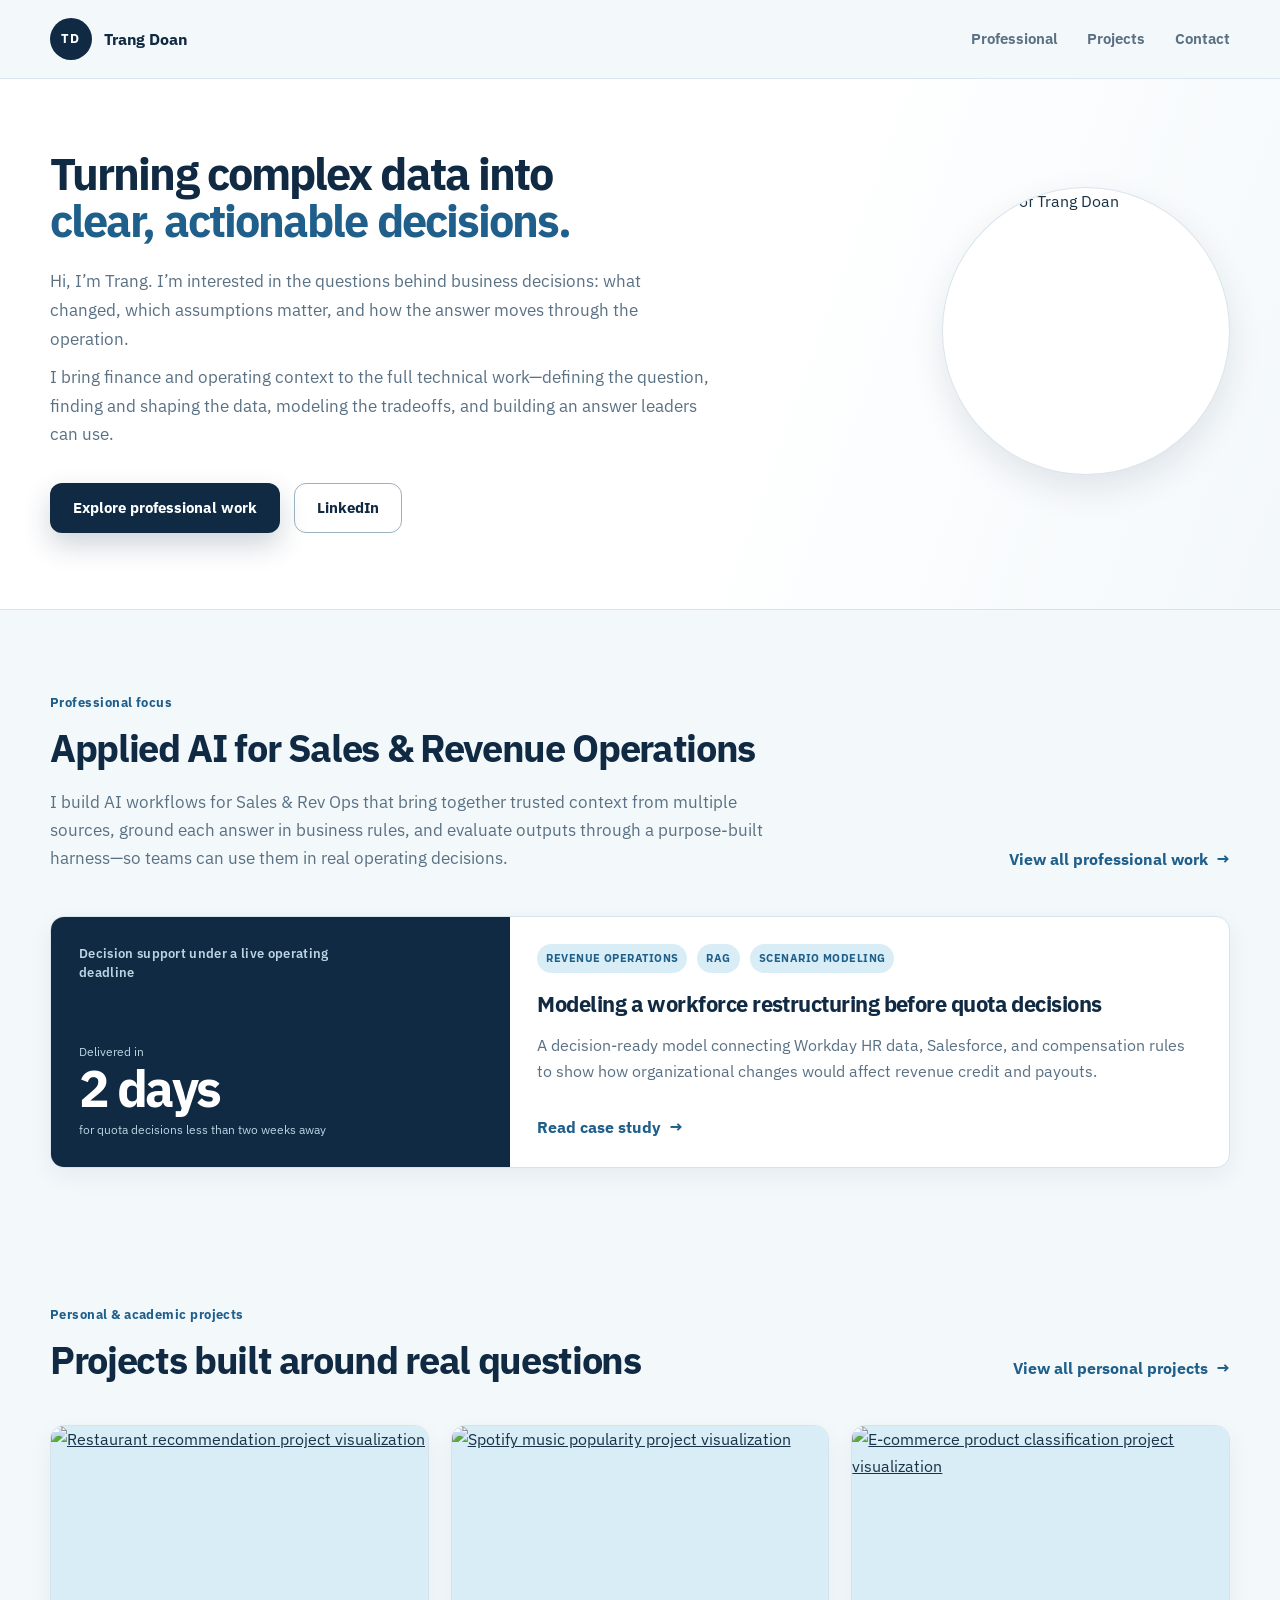
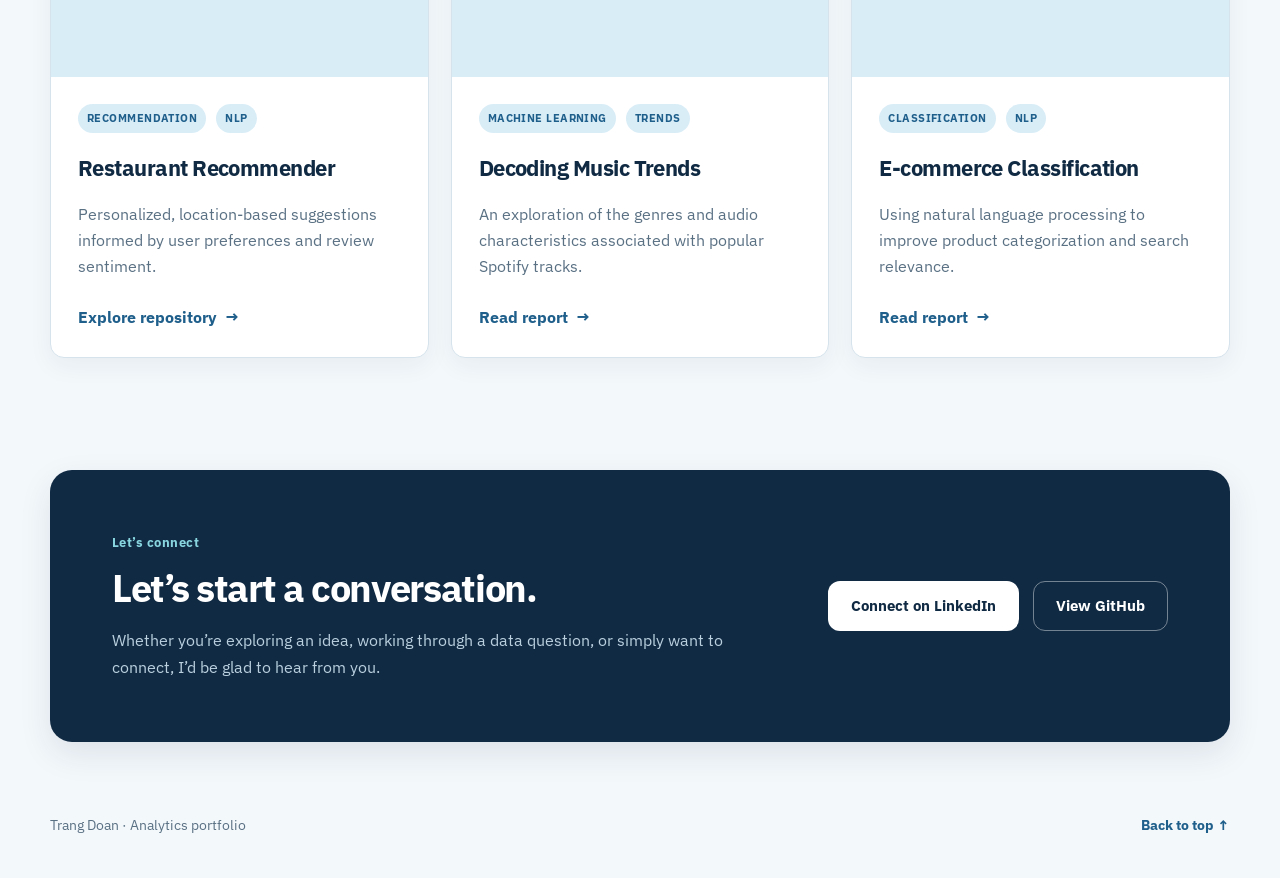
==== commit f69b4c70: "Shorten site routes and sharpen RevOps case study" ====
--- a/index.html
+++ b/index.html
@@ -5,6 +5,7 @@
 		<meta name="viewport" content="width=device-width, initial-scale=1" />
 		<meta name="description" content="Trang Doan's analytics portfolio, featuring work in machine learning, NLP, business analytics, and data-driven decision-making." />
 		<title>Trang Doan | Analytics Portfolio</title>
+		<link rel="canonical" href="https://ngtra14.github.io/" />
 		<link rel="stylesheet" href="assets/css/home.css" />
 	</head>
 	<body id="top" class="hero-poc-page">
@@ -15,7 +16,7 @@
 					<span class="brand-name">Trang Doan</span>
 				</a>
 				<nav aria-label="Primary navigation">
-					<a href="professional_work.html">Professional</a>
+					<a href="/work/">Professional</a>
 					<a href="#work">Projects</a>
 					<a href="#contact">Contact</a>
 				</nav>
@@ -30,18 +31,17 @@
 
 						<div class="poc-introduction">
 							<p>
-								Hi, I’m Trang. I’m fascinated by the choices behind the numbers—what makes
-								people, products, and markets move.
+								Hi, I’m Trang. I’m interested in the questions behind business decisions:
+								what changed, which assumptions matter, and how the answer moves through the operation.
 							</p>
 							<p>
-								My finance background and experience running a business help me see the
-								operational reality behind the data. I pair that context with hands-on technical
-								execution to carry a question from raw inputs to a decision leaders can act on.
+								I bring finance and operating context to the full technical work—defining the question,
+								finding and shaping the data, modeling the tradeoffs, and building an answer leaders can use.
 							</p>
 						</div>
 
 						<div class="hero-actions">
-							<a class="button button-primary" href="professional_work.html">Explore professional work</a>
+							<a class="button button-primary" href="/work/">Explore professional work</a>
 							<a class="button button-secondary" href="https://www.linkedin.com/in/ngtra14/" target="_blank" rel="noopener noreferrer">LinkedIn</a>
 						</div>
 					</div>
@@ -61,7 +61,7 @@
 							I build AI workflows for Sales & Rev Ops that bring together trusted context from multiple sources, ground each answer in business rules, and evaluate outputs through a purpose-built harness—so teams can use them in real operating decisions.
 						</p>
 					</div>
-					<a class="text-link" href="professional_work.html">View all professional work <span aria-hidden="true">→</span></a>
+					<a class="text-link" href="/work/">View all professional work <span aria-hidden="true">→</span></a>
 				</div>
 
 				<div class="professional-project-grid">
@@ -85,7 +85,7 @@
 								A decision-ready model connecting Workday HR data, Salesforce, and compensation
 								rules to show how organizational changes would affect revenue credit and payouts.
 							</p>
-							<a class="text-link" href="professional_work.html#workforce-restructuring">Read case study <span aria-hidden="true">→</span></a>
+							<a class="text-link" href="/work/#workforce-restructuring">Read case study <span aria-hidden="true">→</span></a>
 						</div>
 					</article>
 				</div>
@@ -97,7 +97,7 @@
 						<p class="section-kicker">Personal &amp; academic projects</p>
 						<h2 id="work-title">Projects built around real questions</h2>
 					</div>
-					<a class="text-link" href="personal_projects.html">View all personal projects <span aria-hidden="true">→</span></a>
+					<a class="text-link" href="/projects/">View all personal projects <span aria-hidden="true">→</span></a>
 				</div>
 
 				<div class="project-grid">
@@ -117,7 +117,7 @@
 					</article>
 
 					<article class="project-card">
-						<a class="project-image" href="docs/Spotify Tracks Popularity Report.docx.pdf" target="_blank" rel="noopener noreferrer">
+						<a class="project-image" href="/reports/spotify.pdf" target="_blank" rel="noopener noreferrer">
 							<img src="docs/spotify.webp" alt="Spotify music popularity project visualization" width="720" height="480" loading="lazy" />
 						</a>
 						<div class="project-body">
@@ -127,12 +127,12 @@
 							</ul>
 							<h3>Decoding Music Trends</h3>
 							<p>An exploration of the genres and audio characteristics associated with popular Spotify tracks.</p>
-							<a class="text-link" href="docs/Spotify Tracks Popularity Report.docx.pdf" target="_blank" rel="noopener noreferrer">Read report <span aria-hidden="true">→</span></a>
+							<a class="text-link" href="/reports/spotify.pdf" target="_blank" rel="noopener noreferrer">Read report <span aria-hidden="true">→</span></a>
 						</div>
 					</article>
 
 					<article class="project-card">
-						<a class="project-image" href="docs/E-commerce Product Classification Using NLP.pdf" target="_blank" rel="noopener noreferrer">
+						<a class="project-image" href="/reports/ecommerce-nlp.pdf" target="_blank" rel="noopener noreferrer">
 							<img src="docs/amazon.webp" alt="E-commerce product classification project visualization" width="720" height="480" loading="lazy" />
 						</a>
 						<div class="project-body">
@@ -142,7 +142,7 @@
 							</ul>
 							<h3>E-commerce Classification</h3>
 							<p>Using natural language processing to improve product categorization and search relevance.</p>
-							<a class="text-link" href="docs/E-commerce Product Classification Using NLP.pdf" target="_blank" rel="noopener noreferrer">Read report <span aria-hidden="true">→</span></a>
+							<a class="text-link" href="/reports/ecommerce-nlp.pdf" target="_blank" rel="noopener noreferrer">Read report <span aria-hidden="true">→</span></a>
 						</div>
 					</article>
 				</div>
